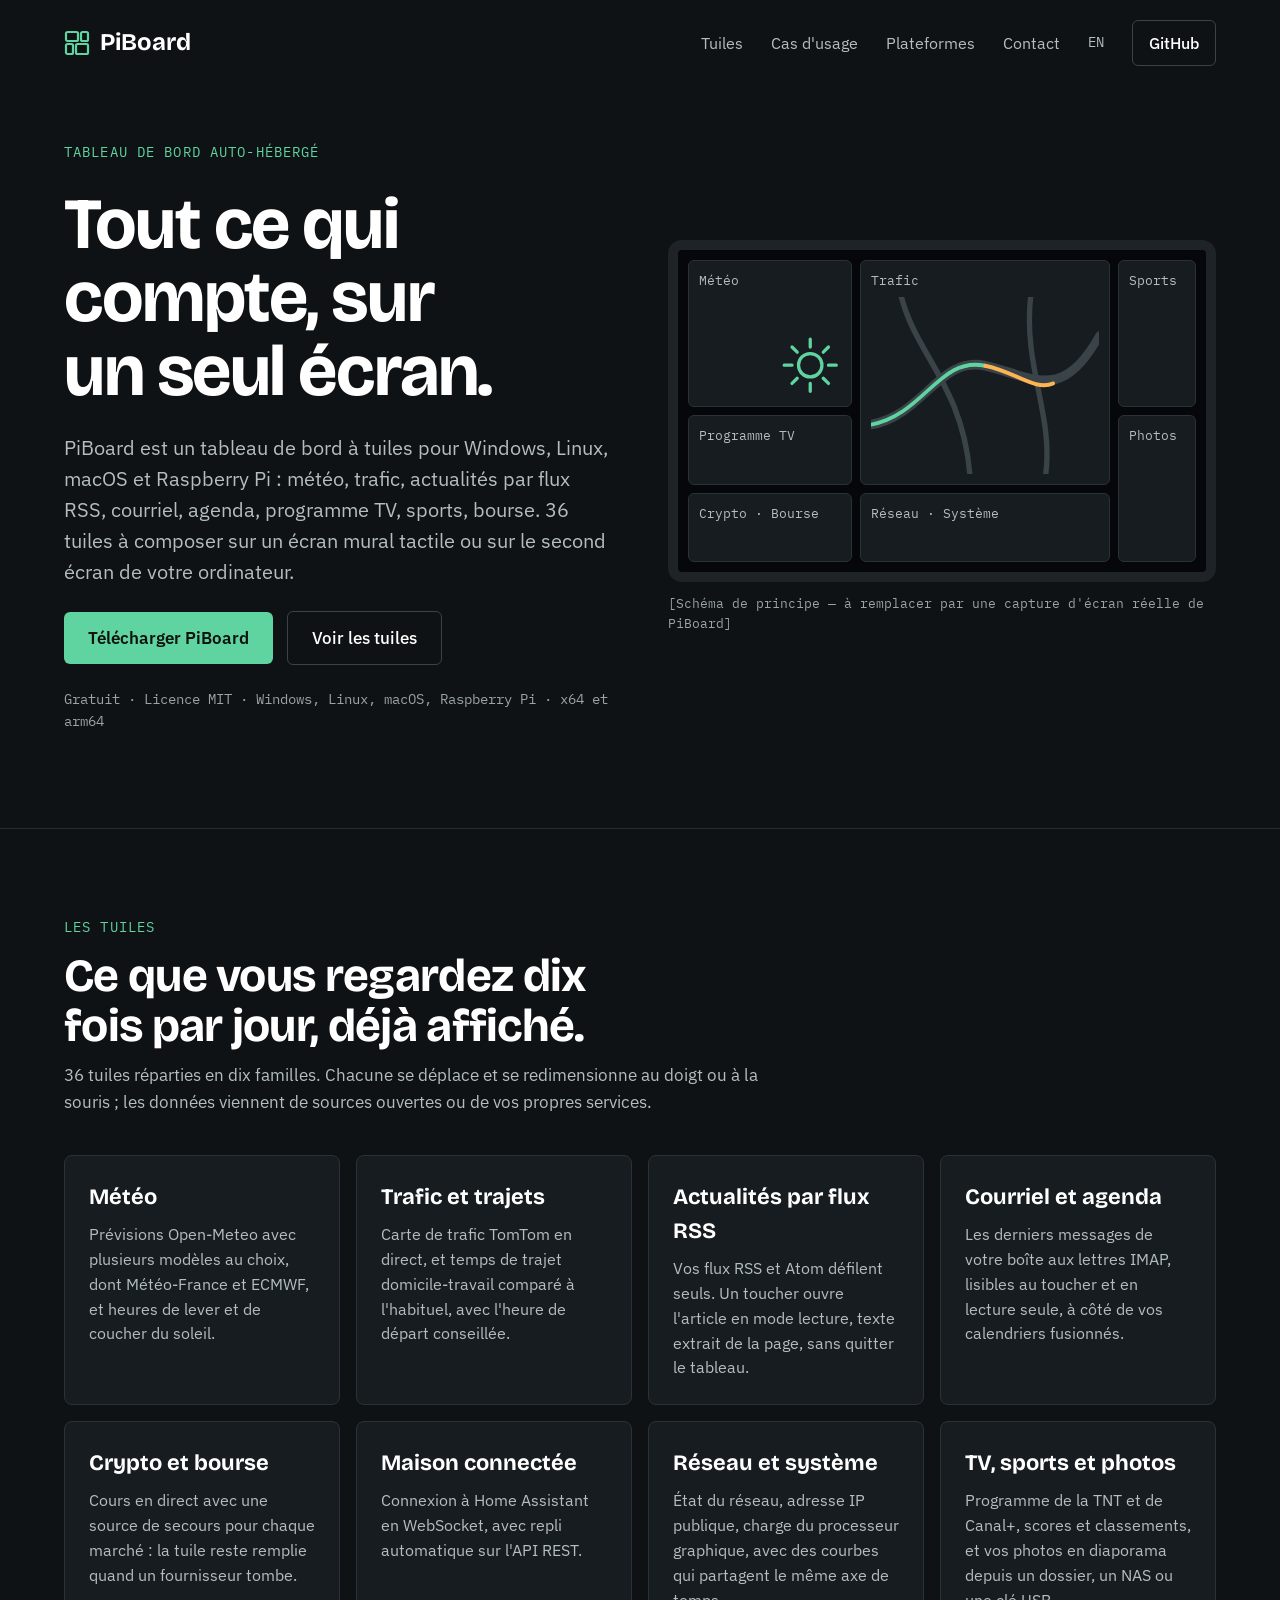
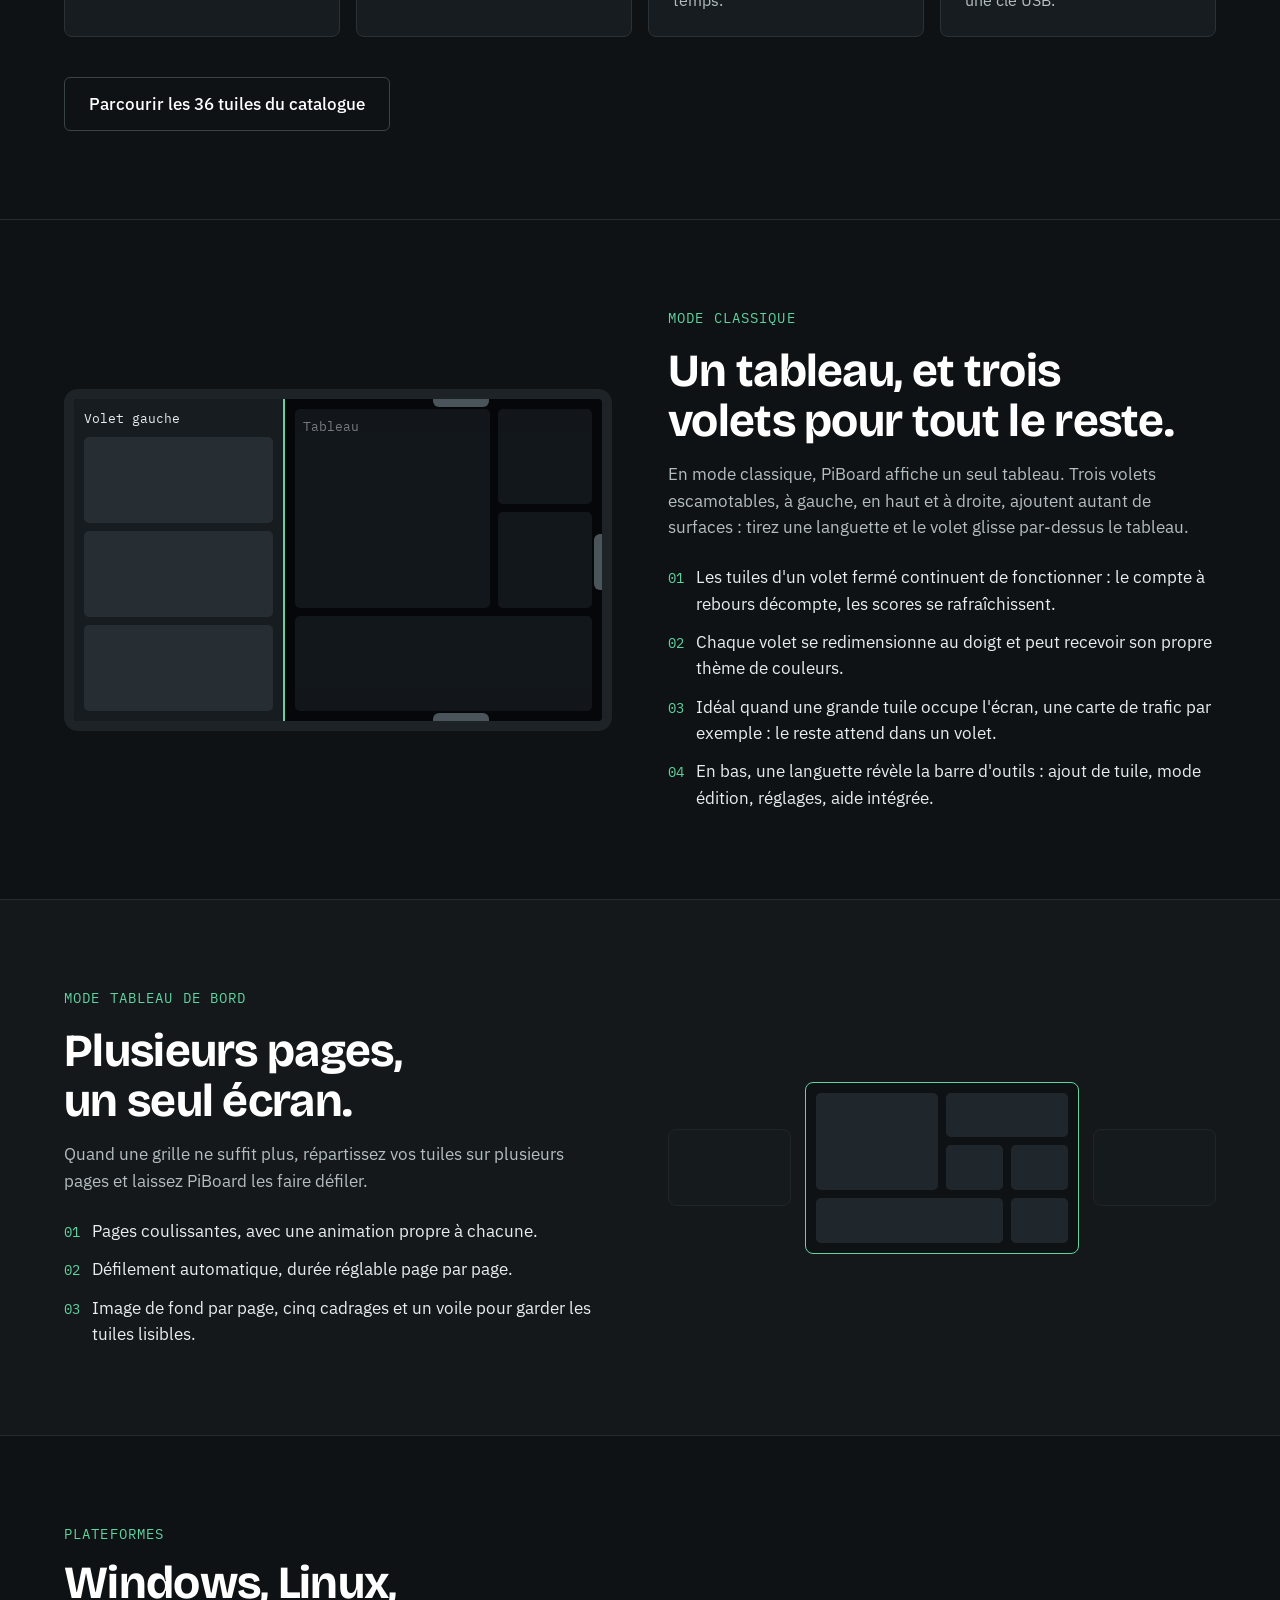
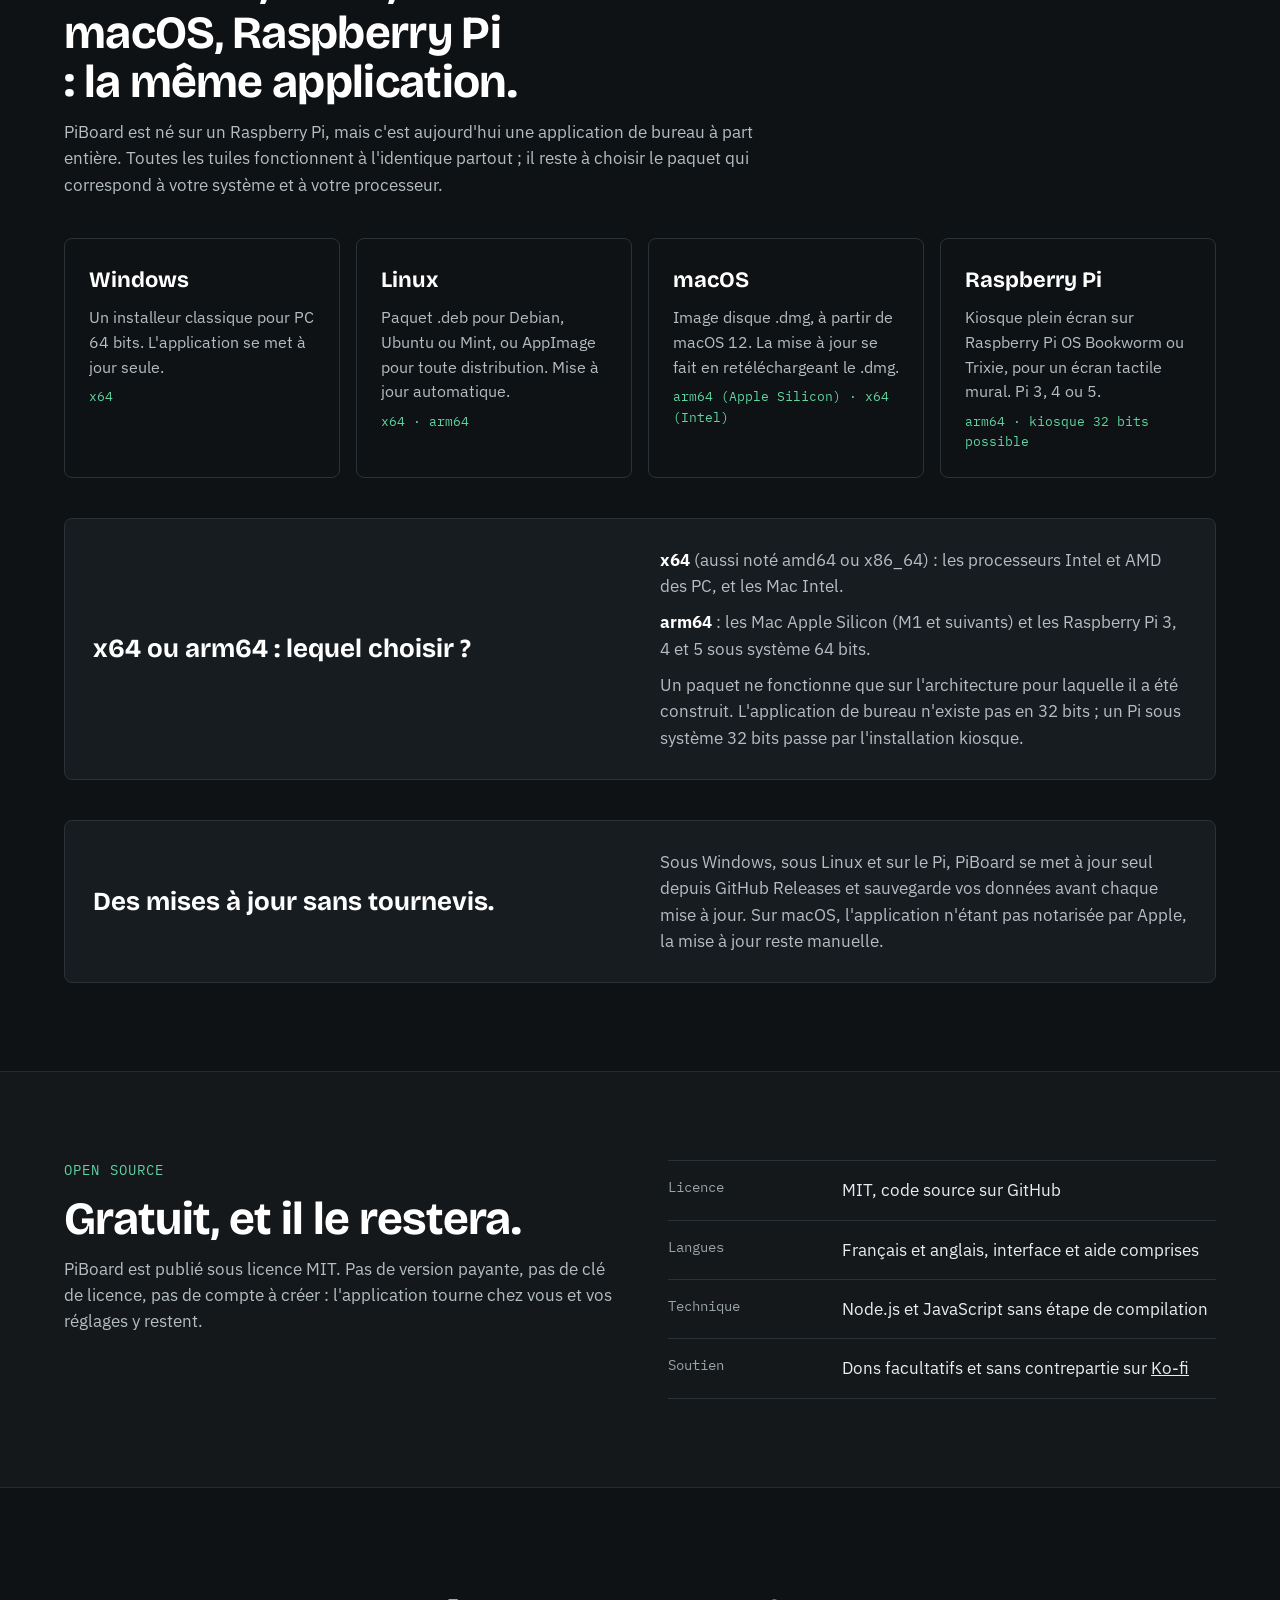
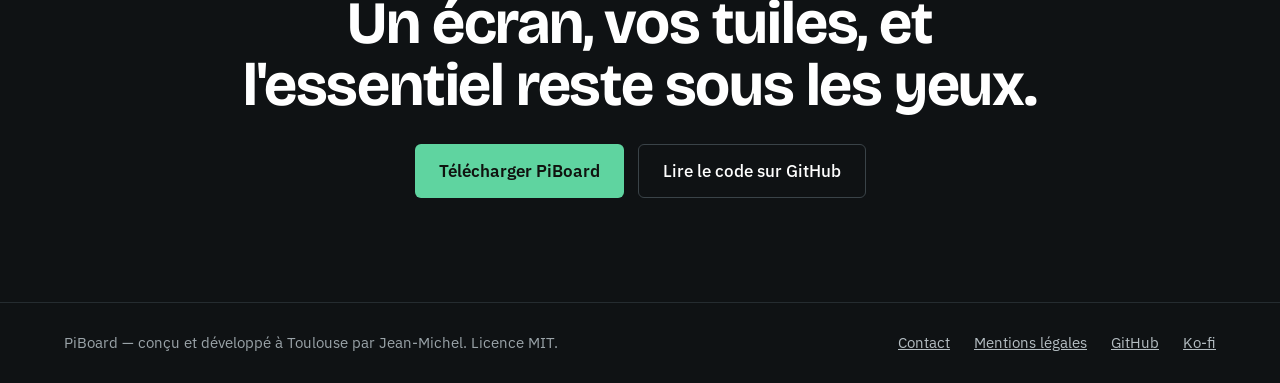
==== index.html @ 6b5ea4eb "Add files via upload" ====
<!doctype html>
<html lang="fr">
<head>
<meta charset="utf-8">
<meta name="viewport" content="width=device-width, initial-scale=1">
<title>PiBoard — page d'accueil</title>
<link rel="icon" href="images/favicon.svg" type="image/svg+xml">
<link rel="preconnect" href="https://fonts.googleapis.com">
<link rel="stylesheet" href="https://fonts.googleapis.com/css2?family=Bricolage+Grotesque:opsz,wght@12..96,500;12..96,700&amp;family=IBM+Plex+Sans:wght@400;500;600&amp;family=IBM+Plex+Mono:wght@400;500&amp;display=swap">
<link rel="stylesheet" href="style.css">
</head>
<body>
<div style="background: #0f1214; color: #e9edef; font-family: 'IBM Plex Sans', 'Segoe UI', system-ui, sans-serif; font-size: 17px; line-height: 1.55">

<header style="max-width: 1200px; margin: 0 auto; padding: 20px 24px; box-sizing: border-box; display: flex; flex-wrap: wrap; align-items: center; justify-content: space-between; gap: 16px">
<a href="#top" style="display: flex; align-items: center; gap: 10px; text-decoration: none; font-family: 'Bricolage Grotesque', 'Trebuchet MS', sans-serif; font-weight: 700; font-size: 24px; color: #ffffff; min-height: 44px">
<svg width="26" height="26" viewBox="0 0 26 26" fill="none" class="acc-stroke" stroke-width="2.2" aria-hidden="true"><rect x="2" y="2" width="12" height="9" rx="1.5"></rect><rect x="17" y="2" width="7" height="9" rx="1.5"></rect><rect x="2" y="14" width="7" height="10" rx="1.5"></rect><rect x="12" y="14" width="12" height="10" rx="1.5"></rect></svg>
<span>PiBoard</span>
</a>
<nav aria-label="Navigation principale" style="display: flex; flex-wrap: wrap; align-items: center; gap: 8px 28px; font-size: 16px">
<a href="tuiles.html" style="text-decoration: none; color: #b4bdc2; min-height: 44px; display: flex; align-items: center">Tuiles</a>
<a href="cas-usage.html" style="text-decoration: none; color: #b4bdc2; min-height: 44px; display: flex; align-items: center">Cas d'usage</a>
<a href="#plateformes" style="text-decoration: none; color: #b4bdc2; min-height: 44px; display: flex; align-items: center">Plateformes</a>
<a href="contact.html" style="text-decoration: none; color: #b4bdc2; min-height: 44px; display: flex; align-items: center">Contact</a>
<a href="en/index.html" lang="en" aria-label="English version" style="text-decoration: none; color: #b4bdc2; min-height: 44px; display: flex; align-items: center; font-family: 'IBM Plex Mono', Consolas, monospace; font-size: 14px">EN</a>
<a href="https://github.com/jihemezes/piboard" style="text-decoration: none; color: #ffffff; border: 1px solid #3a4348; border-radius: 6px; padding: 0 16px; min-height: 44px; display: flex; align-items: center; font-weight: 500">GitHub</a>
</nav>
</header>

<main id="top">

<section style="max-width: 1200px; margin: 0 auto; padding: 56px 24px 96px; box-sizing: border-box; display: grid; grid-template-columns: repeat(auto-fit, minmax(min(440px, 100%), 1fr)); gap: 56px; align-items: center">
<div style="display: flex; flex-direction: column; gap: 24px">
<div style="font-family: 'IBM Plex Mono', Consolas, monospace; font-size: 14px; letter-spacing: 0.08em; text-transform: uppercase; color: var(--accent)">Tableau de bord auto-hébergé</div>
<h1 style="margin: 0; font-family: 'Bricolage Grotesque', 'Trebuchet MS', sans-serif; font-weight: 700; font-size: clamp(40px, 6vw, 72px); line-height: 1.02; letter-spacing: -0.02em; color: #ffffff; text-wrap: balance">Tout ce qui compte, sur un seul écran.</h1>
<p style="margin: 0; font-size: 20px; color: #b4bdc2; max-width: 34em; text-wrap: pretty">PiBoard est un tableau de bord à tuiles pour Windows, Linux, macOS et Raspberry Pi : météo, trafic, actualités par flux RSS, courriel, agenda, programme TV, sports, bourse. 36 tuiles à composer sur un écran mural tactile ou sur le second écran de votre ordinateur.</p>
<div style="display: flex; flex-wrap: wrap; gap: 14px; align-items: center">
<a href="https://github.com/jihemezes/piboard/releases" style="text-decoration: none; background: var(--accent); color: #10130f; font-weight: 600; border-radius: 6px; padding: 0 24px; min-height: 52px; display: flex; align-items: center">Télécharger PiBoard</a>
<a href="tuiles.html" style="text-decoration: none; color: #ffffff; border: 1px solid #3a4348; border-radius: 6px; padding: 0 24px; min-height: 52px; display: flex; align-items: center; font-weight: 500">Voir les tuiles</a>
</div>
<div style="font-family: 'IBM Plex Mono', Consolas, monospace; font-size: 14px; color: #9aa3a8">Gratuit · Licence MIT · Windows, Linux, macOS, Raspberry Pi · x64 et arm64</div>
</div>

<div style="display: flex; flex-direction: column; gap: 12px">
<div style="background: #05070a; border: 10px solid #1d2327; border-radius: 14px; padding: 10px; aspect-ratio: 16 / 10; box-sizing: border-box; display: grid; grid-template-columns: repeat(6, minmax(0, 1fr)); grid-template-rows: repeat(4, minmax(0, 1fr)); gap: 8px; font-family: 'IBM Plex Mono', Consolas, monospace; font-size: clamp(9px, 1.1vw, 13px); color: #b4bdc2">
<div style="grid-column: span 2; grid-row: span 2; background: #171c20; border: 1px solid #2a3237; border-radius: 6px; padding: 10px; display: flex; flex-direction: column; justify-content: space-between">
<div>Météo</div>
<svg viewBox="0 0 48 48" fill="none" class="acc-stroke" stroke-width="2.5" stroke-linecap="round" aria-hidden="true" style="width: 44%; align-self: flex-end"><circle cx="24" cy="24" r="9"></circle><path d="M24 4v6M24 38v6M4 24h6M38 24h6M10 10l4 4M34 34l4 4M38 10l-4 4M14 34l-4 4"></path></svg>
</div>
<div style="grid-column: span 3; grid-row: span 3; background: #171c20; border: 1px solid #2a3237; border-radius: 6px; padding: 10px; display: flex; flex-direction: column; gap: 6px; overflow: hidden">
<div>Trafic</div>
<svg viewBox="0 0 300 180" fill="none" stroke-linecap="round" preserveAspectRatio="none" aria-hidden="true" style="flex-grow: 1; width: 100%; min-height: 0"><path d="M0 130 C70 120 90 60 150 70 S250 110 300 40" stroke="#3a4348" stroke-width="10"></path><path d="M40 0 C60 60 120 90 130 180" stroke="#3a4348" stroke-width="7"></path><path d="M210 0 C200 70 240 120 230 180" stroke="#3a4348" stroke-width="7"></path><path d="M0 130 C70 120 90 60 150 70" class="acc-stroke" stroke-width="4"></path><path d="M150 70 C190 76 215 96 240 88" stroke="#ffb454" stroke-width="4"></path></svg>
</div>
<div style="grid-row: span 2; background: #171c20; border: 1px solid #2a3237; border-radius: 6px; padding: 10px">Sports</div>
<div style="grid-column: span 2; background: #171c20; border: 1px solid #2a3237; border-radius: 6px; padding: 10px">Programme TV</div>
<div style="grid-row: span 2; background: #171c20; border: 1px solid #2a3237; border-radius: 6px; padding: 10px">Photos</div>
<div style="grid-column: span 2; background: #171c20; border: 1px solid #2a3237; border-radius: 6px; padding: 10px">Crypto · Bourse</div>
<div style="grid-column: span 3; background: #171c20; border: 1px solid #2a3237; border-radius: 6px; padding: 10px">Réseau · Système</div>
</div>
<div style="font-family: 'IBM Plex Mono', Consolas, monospace; font-size: 13px; color: #9aa3a8">[Schéma de principe — à remplacer par une capture d'écran réelle de PiBoard]</div>
</div>
</section>

<section id="tuiles" style="border-top: 1px solid #252c30">
<div style="max-width: 1200px; margin: 0 auto; padding: 88px 24px; box-sizing: border-box; display: flex; flex-direction: column; gap: 40px">
<div style="display: flex; flex-direction: column; gap: 12px; max-width: 720px">
<div style="font-family: 'IBM Plex Mono', Consolas, monospace; font-size: 14px; letter-spacing: 0.08em; text-transform: uppercase; color: var(--accent)">Les tuiles</div>
<h2 style="margin: 0; font-family: 'Bricolage Grotesque', 'Trebuchet MS', sans-serif; font-weight: 700; font-size: clamp(30px, 4vw, 46px); line-height: 1.08; letter-spacing: -0.015em; color: #ffffff; text-wrap: balance">Ce que vous regardez dix fois par jour, déjà affiché.</h2>
<p style="margin: 0; color: #b4bdc2; text-wrap: pretty">36 tuiles réparties en dix familles. Chacune se déplace et se redimensionne au doigt ou à la souris ; les données viennent de sources ouvertes ou de vos propres services.</p>
</div>
<div style="display: grid; grid-template-columns: repeat(auto-fit, minmax(min(260px, 100%), 1fr)); gap: 16px">
<div style="background: #171c20; border: 1px solid #2a3237; border-radius: 8px; padding: 24px; display: flex; flex-direction: column; gap: 8px">
<h3 style="margin: 0; font-family: 'Bricolage Grotesque', 'Trebuchet MS', sans-serif; font-weight: 700; font-size: 22px; color: #ffffff">Météo</h3>
<p style="margin: 0; color: #b4bdc2; font-size: 16px">Prévisions Open-Meteo avec plusieurs modèles au choix, dont Météo-France et ECMWF, et heures de lever et de coucher du soleil.</p>
</div>
<div style="background: #171c20; border: 1px solid #2a3237; border-radius: 8px; padding: 24px; display: flex; flex-direction: column; gap: 8px">
<h3 style="margin: 0; font-family: 'Bricolage Grotesque', 'Trebuchet MS', sans-serif; font-weight: 700; font-size: 22px; color: #ffffff">Trafic et trajets</h3>
<p style="margin: 0; color: #b4bdc2; font-size: 16px">Carte de trafic TomTom en direct, et temps de trajet domicile-travail comparé à l'habituel, avec l'heure de départ conseillée.</p>
</div>
<div style="background: #171c20; border: 1px solid #2a3237; border-radius: 8px; padding: 24px; display: flex; flex-direction: column; gap: 8px">
<h3 style="margin: 0; font-family: 'Bricolage Grotesque', 'Trebuchet MS', sans-serif; font-weight: 700; font-size: 22px; color: #ffffff">Actualités par flux RSS</h3>
<p style="margin: 0; color: #b4bdc2; font-size: 16px">Vos flux RSS et Atom défilent seuls. Un toucher ouvre l'article en mode lecture, texte extrait de la page, sans quitter le tableau.</p>
</div>
<div style="background: #171c20; border: 1px solid #2a3237; border-radius: 8px; padding: 24px; display: flex; flex-direction: column; gap: 8px">
<h3 style="margin: 0; font-family: 'Bricolage Grotesque', 'Trebuchet MS', sans-serif; font-weight: 700; font-size: 22px; color: #ffffff">Courriel et agenda</h3>
<p style="margin: 0; color: #b4bdc2; font-size: 16px">Les derniers messages de votre boîte aux lettres IMAP, lisibles au toucher et en lecture seule, à côté de vos calendriers fusionnés.</p>
</div>
<div style="background: #171c20; border: 1px solid #2a3237; border-radius: 8px; padding: 24px; display: flex; flex-direction: column; gap: 8px">
<h3 style="margin: 0; font-family: 'Bricolage Grotesque', 'Trebuchet MS', sans-serif; font-weight: 700; font-size: 22px; color: #ffffff">Crypto et bourse</h3>
<p style="margin: 0; color: #b4bdc2; font-size: 16px">Cours en direct avec une source de secours pour chaque marché : la tuile reste remplie quand un fournisseur tombe.</p>
</div>
<div style="background: #171c20; border: 1px solid #2a3237; border-radius: 8px; padding: 24px; display: flex; flex-direction: column; gap: 8px">
<h3 style="margin: 0; font-family: 'Bricolage Grotesque', 'Trebuchet MS', sans-serif; font-weight: 700; font-size: 22px; color: #ffffff">Maison connectée</h3>
<p style="margin: 0; color: #b4bdc2; font-size: 16px">Connexion à Home Assistant en WebSocket, avec repli automatique sur l'API REST.</p>
</div>
<div style="background: #171c20; border: 1px solid #2a3237; border-radius: 8px; padding: 24px; display: flex; flex-direction: column; gap: 8px">
<h3 style="margin: 0; font-family: 'Bricolage Grotesque', 'Trebuchet MS', sans-serif; font-weight: 700; font-size: 22px; color: #ffffff">Réseau et système</h3>
<p style="margin: 0; color: #b4bdc2; font-size: 16px">État du réseau, adresse IP publique, charge du processeur graphique, avec des courbes qui partagent le même axe de temps.</p>
</div>
<div style="background: #171c20; border: 1px solid #2a3237; border-radius: 8px; padding: 24px; display: flex; flex-direction: column; gap: 8px">
<h3 style="margin: 0; font-family: 'Bricolage Grotesque', 'Trebuchet MS', sans-serif; font-weight: 700; font-size: 22px; color: #ffffff">TV, sports et photos</h3>
<p style="margin: 0; color: #b4bdc2; font-size: 16px">Programme de la TNT et de Canal+, scores et classements, et vos photos en diaporama depuis un dossier, un NAS ou une clé USB.</p>
</div>
</div>
<div style="display: flex">
<a href="tuiles.html" style="text-decoration: none; color: #ffffff; border: 1px solid #3a4348; border-radius: 6px; padding: 0 24px; min-height: 52px; display: flex; align-items: center; font-weight: 500">Parcourir les 36 tuiles du catalogue</a>
</div>
</div>
</section>

<section id="classique" style="border-top: 1px solid #252c30">
<div style="max-width: 1200px; margin: 0 auto; padding: 88px 24px; box-sizing: border-box; display: grid; grid-template-columns: repeat(auto-fit, minmax(min(440px, 100%), 1fr)); gap: 56px; align-items: center">
<div aria-hidden="true" style="position: relative; background: #05070a; border: 10px solid #1d2327; border-radius: 14px; aspect-ratio: 16 / 10; box-sizing: border-box; display: flex; overflow: hidden; font-family: 'IBM Plex Mono', Consolas, monospace; font-size: clamp(9px, 1.1vw, 13px); color: #e9edef">
<div style="flex: 0 0 40%; background: #171c20; border-right: 2px solid var(--accent); padding: 10px; box-sizing: border-box; display: flex; flex-direction: column; gap: 8px">
<div>Volet gauche</div>
<div style="flex-grow: 1; background: #262e33; border-radius: 5px"></div>
<div style="flex-grow: 1; background: #262e33; border-radius: 5px"></div>
<div style="flex-grow: 1; background: #262e33; border-radius: 5px"></div>
</div>
<div style="flex: 1 1 0; min-width: 0; padding: 10px; box-sizing: border-box; display: grid; grid-template-columns: repeat(3, minmax(0, 1fr)); grid-template-rows: repeat(3, minmax(0, 1fr)); gap: 8px; opacity: 0.5">
<div style="grid-column: span 2; grid-row: span 2; background: #20272c; border-radius: 5px; padding: 8px">Tableau</div>
<div style="background: #20272c; border-radius: 5px"></div>
<div style="background: #20272c; border-radius: 5px"></div>
<div style="grid-column: span 3; background: #20272c; border-radius: 5px"></div>
</div>
<div style="position: absolute; top: 0; left: 68%; width: 56px; height: 8px; background: #4a555b; border-radius: 0 0 6px 6px"></div>
<div style="position: absolute; right: 0; top: 42%; width: 8px; height: 56px; background: #4a555b; border-radius: 6px 0 0 6px"></div>
<div style="position: absolute; bottom: 0; left: 68%; width: 56px; height: 8px; background: #4a555b; border-radius: 6px 6px 0 0"></div>
</div>
<div style="display: flex; flex-direction: column; gap: 16px">
<div style="font-family: 'IBM Plex Mono', Consolas, monospace; font-size: 14px; letter-spacing: 0.08em; text-transform: uppercase; color: var(--accent)">Mode classique</div>
<h2 style="margin: 0; font-family: 'Bricolage Grotesque', 'Trebuchet MS', sans-serif; font-weight: 700; font-size: clamp(30px, 4vw, 46px); line-height: 1.08; letter-spacing: -0.015em; color: #ffffff; text-wrap: balance">Un tableau, et trois volets pour tout le reste.</h2>
<p style="margin: 0; color: #b4bdc2; text-wrap: pretty">En mode classique, PiBoard affiche un seul tableau. Trois volets escamotables, à gauche, en haut et à droite, ajoutent autant de surfaces : tirez une languette et le volet glisse par-dessus le tableau.</p>
<ul style="margin: 8px 0 0; padding: 0; list-style: none; display: flex; flex-direction: column; gap: 12px">
<li style="display: flex; gap: 12px; align-items: baseline"><span style="font-family: 'IBM Plex Mono', Consolas, monospace; font-size: 14px; color: var(--accent)">01</span><span>Les tuiles d'un volet fermé continuent de fonctionner : le compte à rebours décompte, les scores se rafraîchissent.</span></li>
<li style="display: flex; gap: 12px; align-items: baseline"><span style="font-family: 'IBM Plex Mono', Consolas, monospace; font-size: 14px; color: var(--accent)">02</span><span>Chaque volet se redimensionne au doigt et peut recevoir son propre thème de couleurs.</span></li>
<li style="display: flex; gap: 12px; align-items: baseline"><span style="font-family: 'IBM Plex Mono', Consolas, monospace; font-size: 14px; color: var(--accent)">03</span><span>Idéal quand une grande tuile occupe l'écran, une carte de trafic par exemple : le reste attend dans un volet.</span></li>
<li style="display: flex; gap: 12px; align-items: baseline"><span style="font-family: 'IBM Plex Mono', Consolas, monospace; font-size: 14px; color: var(--accent)">04</span><span>En bas, une languette révèle la barre d'outils : ajout de tuile, mode édition, réglages, aide intégrée.</span></li>
</ul>
</div>
</div>
</section>

<section id="pages" style="border-top: 1px solid #252c30; background: #14181b">
<div style="max-width: 1200px; margin: 0 auto; padding: 88px 24px; box-sizing: border-box; display: grid; grid-template-columns: repeat(auto-fit, minmax(min(440px, 100%), 1fr)); gap: 56px; align-items: center">
<div style="display: flex; flex-direction: column; gap: 16px">
<div style="font-family: 'IBM Plex Mono', Consolas, monospace; font-size: 14px; letter-spacing: 0.08em; text-transform: uppercase; color: var(--accent)">Mode tableau de bord</div>
<h2 style="margin: 0; font-family: 'Bricolage Grotesque', 'Trebuchet MS', sans-serif; font-weight: 700; font-size: clamp(30px, 4vw, 46px); line-height: 1.08; letter-spacing: -0.015em; color: #ffffff; text-wrap: balance">Plusieurs pages, un seul écran.</h2>
<p style="margin: 0; color: #b4bdc2; text-wrap: pretty">Quand une grille ne suffit plus, répartissez vos tuiles sur plusieurs pages et laissez PiBoard les faire défiler.</p>
<ul style="margin: 8px 0 0; padding: 0; list-style: none; display: flex; flex-direction: column; gap: 12px">
<li style="display: flex; gap: 12px; align-items: baseline"><span style="font-family: 'IBM Plex Mono', Consolas, monospace; font-size: 14px; color: var(--accent)">01</span><span>Pages coulissantes, avec une animation propre à chacune.</span></li>
<li style="display: flex; gap: 12px; align-items: baseline"><span style="font-family: 'IBM Plex Mono', Consolas, monospace; font-size: 14px; color: var(--accent)">02</span><span>Défilement automatique, durée réglable page par page.</span></li>
<li style="display: flex; gap: 12px; align-items: baseline"><span style="font-family: 'IBM Plex Mono', Consolas, monospace; font-size: 14px; color: var(--accent)">03</span><span>Image de fond par page, cinq cadrages et un voile pour garder les tuiles lisibles.</span></li>
</ul>
</div>
<div aria-hidden="true" style="display: flex; gap: 14px; align-items: center; overflow: hidden">
<div style="flex: 0 0 22%; aspect-ratio: 16 / 10; background: #171c20; border: 1px solid #2a3237; border-radius: 8px; opacity: 0.5"></div>
<div style="flex: 1 1 0; min-width: 0; aspect-ratio: 16 / 10; background: #0f1214; border: 1px solid var(--accent); border-radius: 8px; padding: 10px; box-sizing: border-box; display: grid; grid-template-columns: repeat(4, minmax(0, 1fr)); grid-template-rows: repeat(3, minmax(0, 1fr)); gap: 8px">
<div style="grid-column: span 2; grid-row: span 2; background: #20272c; border-radius: 5px"></div>
<div style="grid-column: span 2; background: #20272c; border-radius: 5px"></div>
<div style="background: #20272c; border-radius: 5px"></div>
<div style="background: #20272c; border-radius: 5px"></div>
<div style="grid-column: span 3; background: #20272c; border-radius: 5px"></div>
<div style="background: #20272c; border-radius: 5px"></div>
</div>
<div style="flex: 0 0 22%; aspect-ratio: 16 / 10; background: #171c20; border: 1px solid #2a3237; border-radius: 8px; opacity: 0.5"></div>
</div>
</div>
</section>

<section id="plateformes" style="border-top: 1px solid #252c30">
<div style="max-width: 1200px; margin: 0 auto; padding: 88px 24px; box-sizing: border-box; display: flex; flex-direction: column; gap: 40px">
<div style="display: flex; flex-direction: column; gap: 12px; max-width: 720px">
<div style="font-family: 'IBM Plex Mono', Consolas, monospace; font-size: 14px; letter-spacing: 0.08em; text-transform: uppercase; color: var(--accent)">Plateformes</div>
<h2 style="margin: 0; font-family: 'Bricolage Grotesque', 'Trebuchet MS', sans-serif; font-weight: 700; font-size: clamp(30px, 4vw, 46px); line-height: 1.08; letter-spacing: -0.015em; color: #ffffff; text-wrap: balance">Windows, Linux, macOS, Raspberry Pi : la même application.</h2>
<p style="margin: 0; color: #b4bdc2; text-wrap: pretty">PiBoard est né sur un Raspberry Pi, mais c'est aujourd'hui une application de bureau à part entière. Toutes les tuiles fonctionnent à l'identique partout ; il reste à choisir le paquet qui correspond à votre système et à votre processeur.</p>
</div>
<div style="display: grid; grid-template-columns: repeat(auto-fit, minmax(min(250px, 100%), 1fr)); gap: 16px">
<div style="border: 1px solid #2a3237; border-radius: 8px; padding: 24px; display: flex; flex-direction: column; gap: 8px">
<h3 style="margin: 0; font-family: 'Bricolage Grotesque', 'Trebuchet MS', sans-serif; font-weight: 700; font-size: 22px; color: #ffffff">Windows</h3>
<p style="margin: 0; color: #b4bdc2; font-size: 16px">Un installeur classique pour PC 64 bits. L'application se met à jour seule.</p>
<div style="font-family: 'IBM Plex Mono', Consolas, monospace; font-size: 13px; color: var(--accent)">x64</div>
</div>
<div style="border: 1px solid #2a3237; border-radius: 8px; padding: 24px; display: flex; flex-direction: column; gap: 8px">
<h3 style="margin: 0; font-family: 'Bricolage Grotesque', 'Trebuchet MS', sans-serif; font-weight: 700; font-size: 22px; color: #ffffff">Linux</h3>
<p style="margin: 0; color: #b4bdc2; font-size: 16px">Paquet .deb pour Debian, Ubuntu ou Mint, ou AppImage pour toute distribution. Mise à jour automatique.</p>
<div style="font-family: 'IBM Plex Mono', Consolas, monospace; font-size: 13px; color: var(--accent)">x64 · arm64</div>
</div>
<div style="border: 1px solid #2a3237; border-radius: 8px; padding: 24px; display: flex; flex-direction: column; gap: 8px">
<h3 style="margin: 0; font-family: 'Bricolage Grotesque', 'Trebuchet MS', sans-serif; font-weight: 700; font-size: 22px; color: #ffffff">macOS</h3>
<p style="margin: 0; color: #b4bdc2; font-size: 16px">Image disque .dmg, à partir de macOS 12. La mise à jour se fait en retéléchargeant le .dmg.</p>
<div style="font-family: 'IBM Plex Mono', Consolas, monospace; font-size: 13px; color: var(--accent)">arm64 (Apple Silicon) · x64 (Intel)</div>
</div>
<div style="border: 1px solid #2a3237; border-radius: 8px; padding: 24px; display: flex; flex-direction: column; gap: 8px">
<h3 style="margin: 0; font-family: 'Bricolage Grotesque', 'Trebuchet MS', sans-serif; font-weight: 700; font-size: 22px; color: #ffffff">Raspberry Pi</h3>
<p style="margin: 0; color: #b4bdc2; font-size: 16px">Kiosque plein écran sur Raspberry Pi OS Bookworm ou Trixie, pour un écran tactile mural. Pi 3, 4 ou 5.</p>
<div style="font-family: 'IBM Plex Mono', Consolas, monospace; font-size: 13px; color: var(--accent)">arm64 · kiosque 32 bits possible</div>
</div>
</div>
<div style="background: #171c20; border: 1px solid #2a3237; border-radius: 8px; padding: 28px; display: grid; grid-template-columns: repeat(auto-fit, minmax(min(300px, 100%), 1fr)); gap: 16px 40px; align-items: center">
<h3 style="margin: 0; font-family: 'Bricolage Grotesque', 'Trebuchet MS', sans-serif; font-weight: 700; font-size: 26px; line-height: 1.15; color: #ffffff">x64 ou arm64 : lequel choisir ?</h3>
<div style="display: flex; flex-direction: column; gap: 10px; color: #b4bdc2">
<p style="margin: 0"><strong style="color: #ffffff">x64</strong> (aussi noté amd64 ou x86_64) : les processeurs Intel et AMD des PC, et les Mac Intel.</p>
<p style="margin: 0"><strong style="color: #ffffff">arm64</strong> : les Mac Apple Silicon (M1 et suivants) et les Raspberry Pi 3, 4 et 5 sous système 64 bits.</p>
<p style="margin: 0">Un paquet ne fonctionne que sur l'architecture pour laquelle il a été construit. L'application de bureau n'existe pas en 32 bits ; un Pi sous système 32 bits passe par l'installation kiosque.</p>
</div>
</div>
<div style="background: #171c20; border: 1px solid #2a3237; border-radius: 8px; padding: 28px; display: grid; grid-template-columns: repeat(auto-fit, minmax(min(300px, 100%), 1fr)); gap: 16px 40px; align-items: center">
<h3 style="margin: 0; font-family: 'Bricolage Grotesque', 'Trebuchet MS', sans-serif; font-weight: 700; font-size: 26px; line-height: 1.15; color: #ffffff">Des mises à jour sans tournevis.</h3>
<p style="margin: 0; color: #b4bdc2">Sous Windows, sous Linux et sur le Pi, PiBoard se met à jour seul depuis GitHub Releases et sauvegarde vos données avant chaque mise à jour. Sur macOS, l'application n'étant pas notarisée par Apple, la mise à jour reste manuelle.</p>
</div>
</div>
</section>

<section id="libre" style="border-top: 1px solid #252c30; background: #14181b">
<div style="max-width: 1200px; margin: 0 auto; padding: 88px 24px; box-sizing: border-box; display: grid; grid-template-columns: repeat(auto-fit, minmax(min(440px, 100%), 1fr)); gap: 40px 56px">
<div style="display: flex; flex-direction: column; gap: 12px">
<div style="font-family: 'IBM Plex Mono', Consolas, monospace; font-size: 14px; letter-spacing: 0.08em; text-transform: uppercase; color: var(--accent)">Open source</div>
<h2 style="margin: 0; font-family: 'Bricolage Grotesque', 'Trebuchet MS', sans-serif; font-weight: 700; font-size: clamp(30px, 4vw, 46px); line-height: 1.08; letter-spacing: -0.015em; color: #ffffff; text-wrap: balance">Gratuit, et il le restera.</h2>
<p style="margin: 0; color: #b4bdc2; text-wrap: pretty">PiBoard est publié sous licence MIT. Pas de version payante, pas de clé de licence, pas de compte à créer : l'application tourne chez vous et vos réglages y restent.</p>
</div>
<dl style="margin: 0; display: flex; flex-direction: column">
<div style="display: flex; flex-wrap: wrap; gap: 4px 24px; padding: 16px 0; border-top: 1px solid #2a3237"><dt style="flex: 0 0 150px; font-family: 'IBM Plex Mono', Consolas, monospace; font-size: 14px; color: #9aa3a8">Licence</dt><dd style="margin: 0; flex: 1 1 220px">MIT, code source sur GitHub</dd></div>
<div style="display: flex; flex-wrap: wrap; gap: 4px 24px; padding: 16px 0; border-top: 1px solid #2a3237"><dt style="flex: 0 0 150px; font-family: 'IBM Plex Mono', Consolas, monospace; font-size: 14px; color: #9aa3a8">Langues</dt><dd style="margin: 0; flex: 1 1 220px">Français et anglais, interface et aide comprises</dd></div>
<div style="display: flex; flex-wrap: wrap; gap: 4px 24px; padding: 16px 0; border-top: 1px solid #2a3237"><dt style="flex: 0 0 150px; font-family: 'IBM Plex Mono', Consolas, monospace; font-size: 14px; color: #9aa3a8">Technique</dt><dd style="margin: 0; flex: 1 1 220px">Node.js et JavaScript sans étape de compilation</dd></div>
<div style="display: flex; flex-wrap: wrap; gap: 4px 24px; padding: 16px 0; border-top: 1px solid #2a3237; border-bottom: 1px solid #2a3237"><dt style="flex: 0 0 150px; font-family: 'IBM Plex Mono', Consolas, monospace; font-size: 14px; color: #9aa3a8">Soutien</dt><dd style="margin: 0; flex: 1 1 220px">Dons facultatifs et sans contrepartie sur <a href="https://ko-fi.com/jihemezes">Ko-fi</a></dd></div>
</dl>
</div>
</section>

<section style="border-top: 1px solid #252c30">
<div style="max-width: 1200px; margin: 0 auto; padding: 104px 24px; box-sizing: border-box; display: flex; flex-direction: column; align-items: center; gap: 28px; text-align: center">
<h2 style="margin: 0; font-family: 'Bricolage Grotesque', 'Trebuchet MS', sans-serif; font-weight: 700; font-size: clamp(34px, 5vw, 60px); line-height: 1.04; letter-spacing: -0.02em; color: #ffffff; max-width: 16em; text-wrap: balance">Un écran, vos tuiles, et l'essentiel reste sous les yeux.</h2>
<div style="display: flex; flex-wrap: wrap; gap: 14px; justify-content: center">
<a href="https://github.com/jihemezes/piboard/releases" style="text-decoration: none; background: var(--accent); color: #10130f; font-weight: 600; border-radius: 6px; padding: 0 24px; min-height: 52px; display: flex; align-items: center">Télécharger PiBoard</a>
<a href="https://github.com/jihemezes/piboard" style="text-decoration: none; color: #ffffff; border: 1px solid #3a4348; border-radius: 6px; padding: 0 24px; min-height: 52px; display: flex; align-items: center; font-weight: 500">Lire le code sur GitHub</a>
</div>
</div>
</section>

</main>

<footer style="border-top: 1px solid #252c30">
<div style="max-width: 1200px; margin: 0 auto; padding: 28px 24px; box-sizing: border-box; display: flex; flex-wrap: wrap; justify-content: space-between; gap: 12px 24px; font-size: 15px; color: #9aa3a8">
<div>PiBoard — conçu et développé à Toulouse par Jean-Michel. Licence MIT.</div>
<div style="display: flex; flex-wrap: wrap; gap: 8px 24px">
<a href="contact.html" style="color: #b4bdc2">Contact</a>
<a href="mentions-legales.html" style="color: #b4bdc2">Mentions légales</a>
<a href="https://github.com/jihemezes/piboard" style="color: #b4bdc2">GitHub</a>
<a href="https://ko-fi.com/jihemezes" style="color: #b4bdc2">Ko-fi</a>
</div>
</div>
</footer>

</div>

</body>
</html>
---- style.css ----
/* PiBoard — site vitrine. Changez --accent pour changer la couleur d'accent de tout le site. */
:root{--accent:#5fd4a0}
html{scroll-behavior:smooth}
body{margin:0;background:#0f1214;color:#e9edef;font-family:'IBM Plex Sans','Segoe UI',system-ui,sans-serif;font-size:17px;line-height:1.55}
a{color:#e9edef}a:hover{color:#fff}
[hidden]{display:none!important}
.acc-stroke{stroke:var(--accent)}
button:focus-visible,a:focus-visible{outline:2px solid var(--accent);outline-offset:2px}
.tile-card:hover{border-color:var(--accent)!important}
.modal{position:fixed;inset:0;z-index:50;display:flex;justify-content:center;align-items:flex-start;padding:72px 16px 24px;box-sizing:border-box;overflow-y:auto}
.modal-backdrop{position:fixed;inset:0;width:100%;height:100%;border:0;padding:0;background:rgba(5,7,10,.82);cursor:pointer}
.modal-box{position:relative;width:100%;max-width:860px;background:#171c20;border:1px solid #3a4348;border-radius:12px;padding:28px;box-sizing:border-box;display:flex;flex-direction:column;gap:20px;color:#e9edef}
.modal-head{display:flex;justify-content:space-between;align-items:flex-start;gap:16px}
.modal-fam{font-family:'IBM Plex Mono',Consolas,monospace;font-size:13px;letter-spacing:.08em;text-transform:uppercase;color:var(--accent)}
.modal-box h2{margin:4px 0 0;font-family:'Bricolage Grotesque','Trebuchet MS',sans-serif;font-weight:700;font-size:clamp(28px,4vw,38px);line-height:1.1;color:#fff}
.modal-x{flex:0 0 44px;width:44px;height:44px;border:1px solid #3a4348;border-radius:6px;background:#0f1214;color:#fff;cursor:pointer;display:flex;align-items:center;justify-content:center}
.modal-shots{display:grid;grid-template-columns:repeat(auto-fit,minmax(min(280px,100%),1fr));gap:12px}
.modal-shots img{width:100%;aspect-ratio:16/10;object-fit:cover;border-radius:8px;border:1px solid #2a3237;display:block}
.shot-missing{aspect-ratio:16/10;border:1px dashed #4a555b;border-radius:8px;background:#0f1214;display:flex;align-items:center;justify-content:center;text-align:center;padding:16px;box-sizing:border-box;font-family:'IBM Plex Mono',Consolas,monospace;font-size:13px;color:#9aa3a8;word-break:break-word}
.modal-text{display:flex;flex-direction:column;gap:12px}
.modal-text p{margin:0;color:#d3d9dc;text-wrap:pretty}
.modal-req{font-family:'IBM Plex Mono',Consolas,monospace;font-size:13px;color:#9aa3a8;border-top:1px solid #2a3237;padding-top:14px}
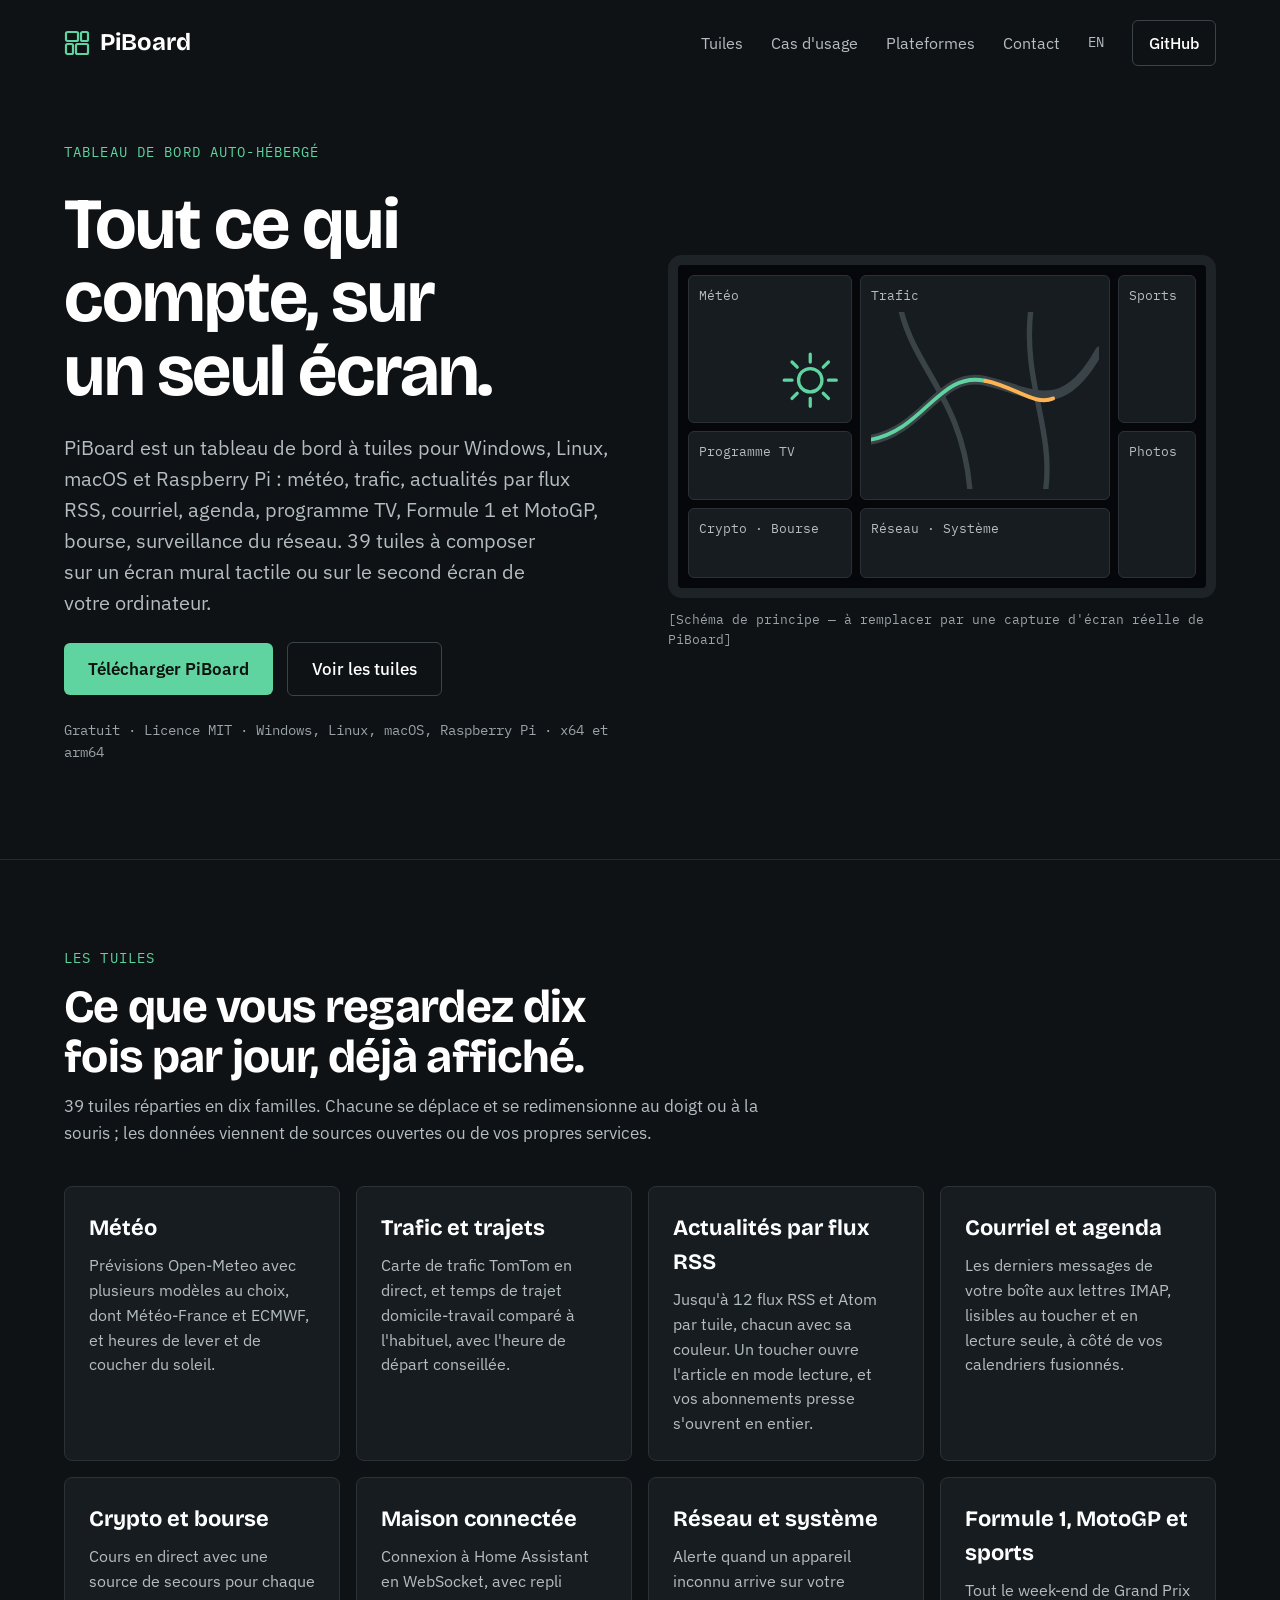
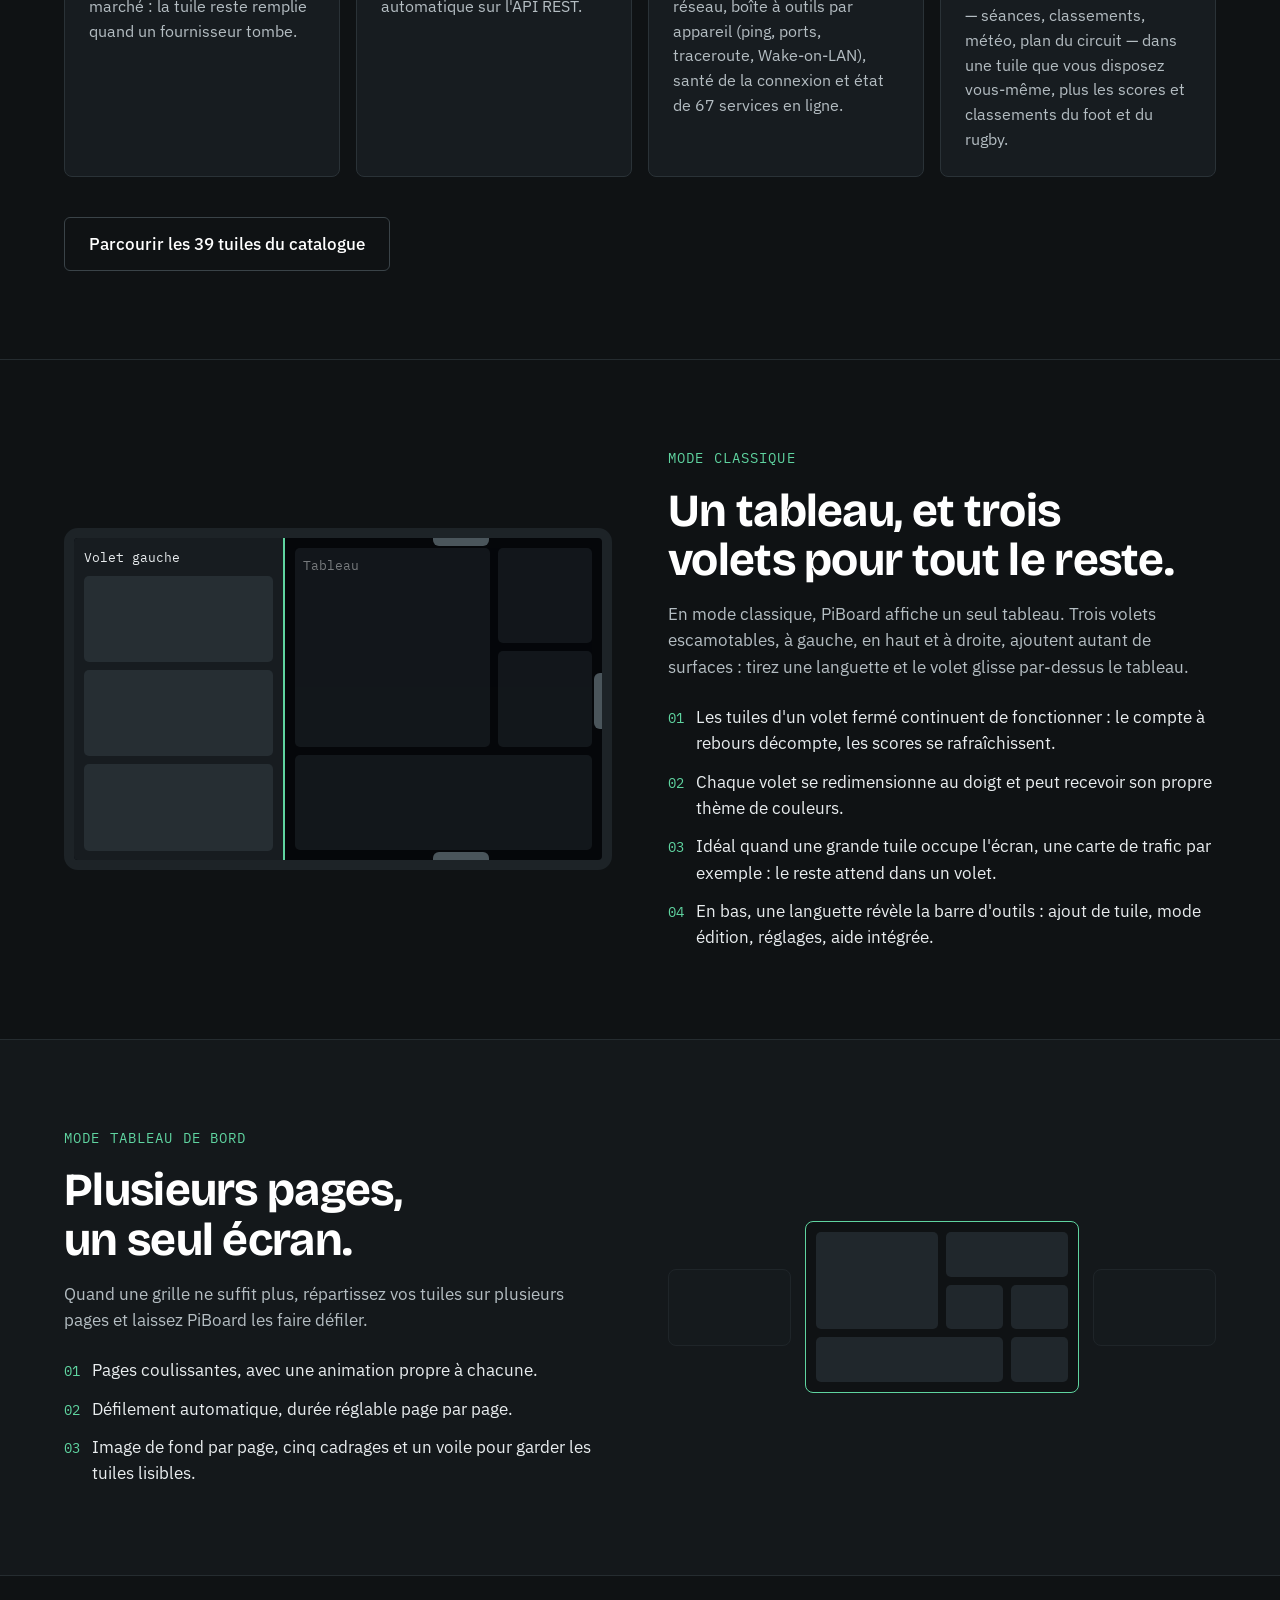
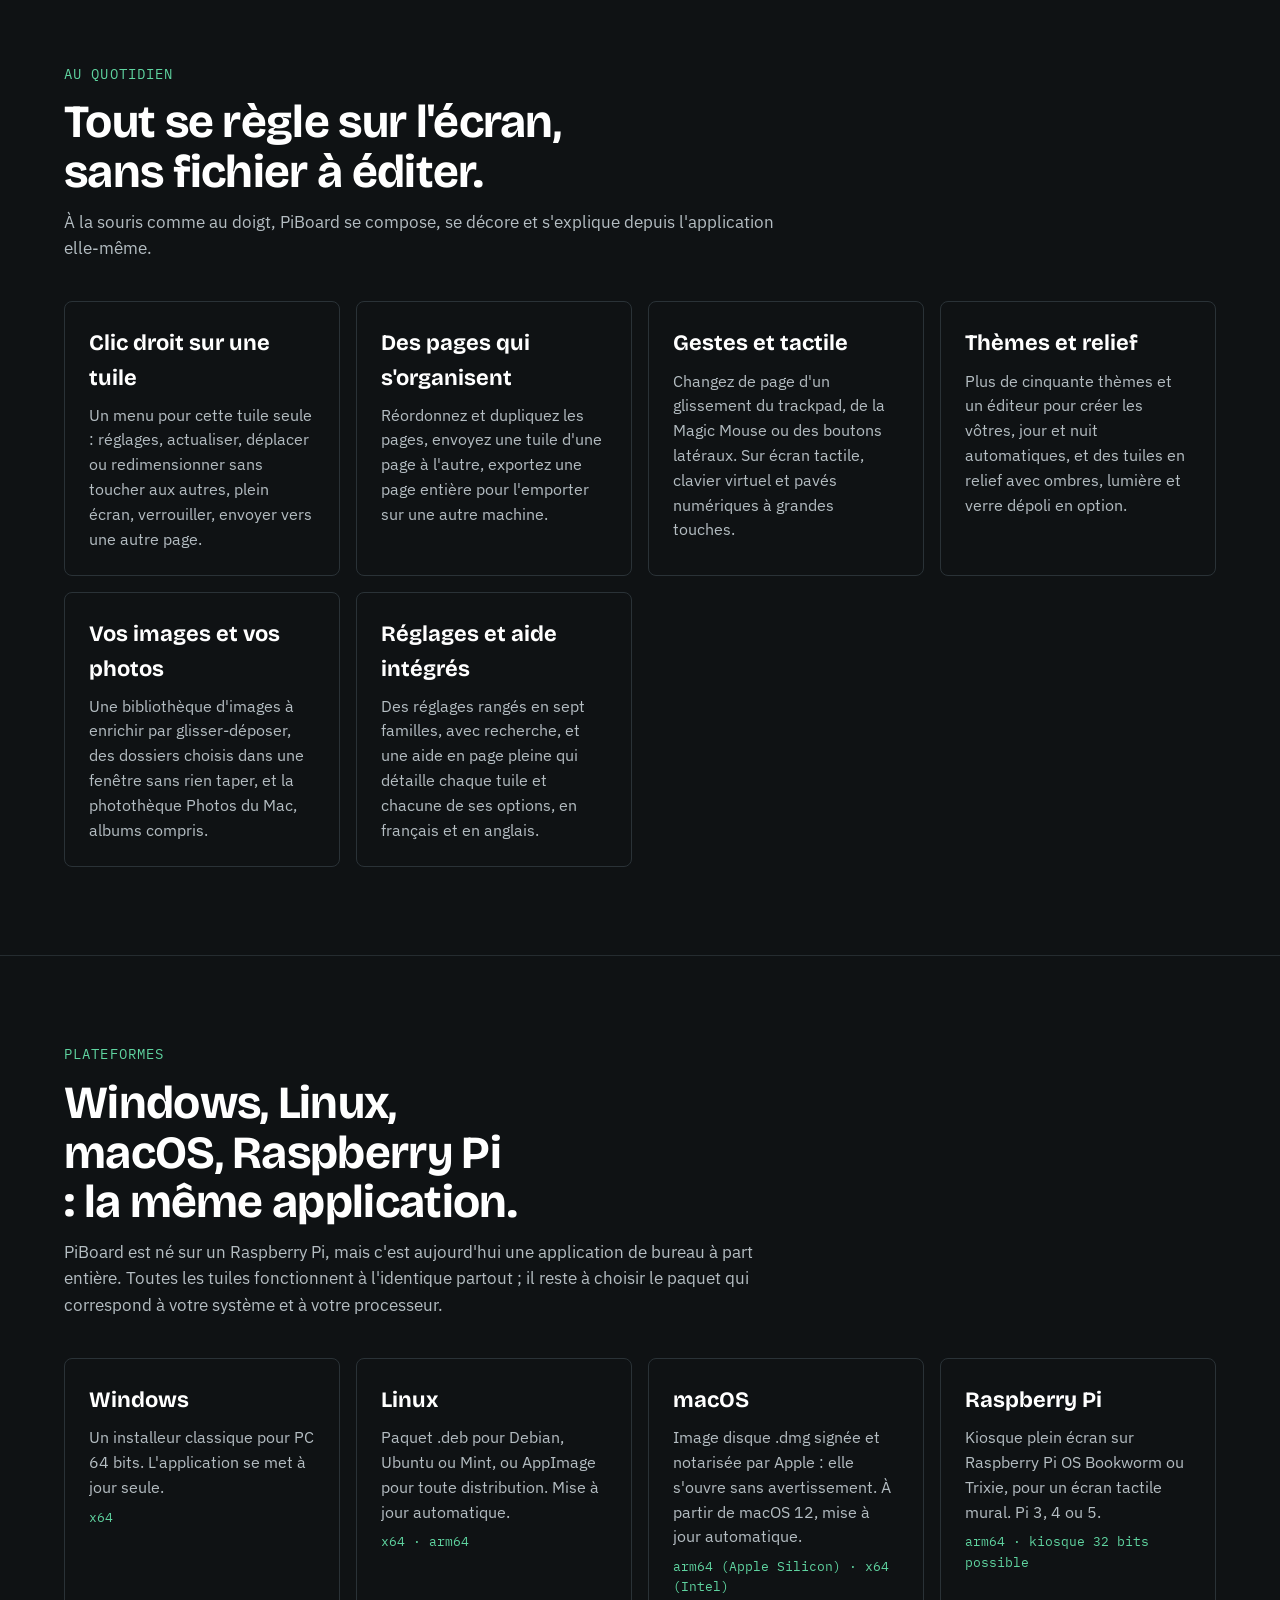
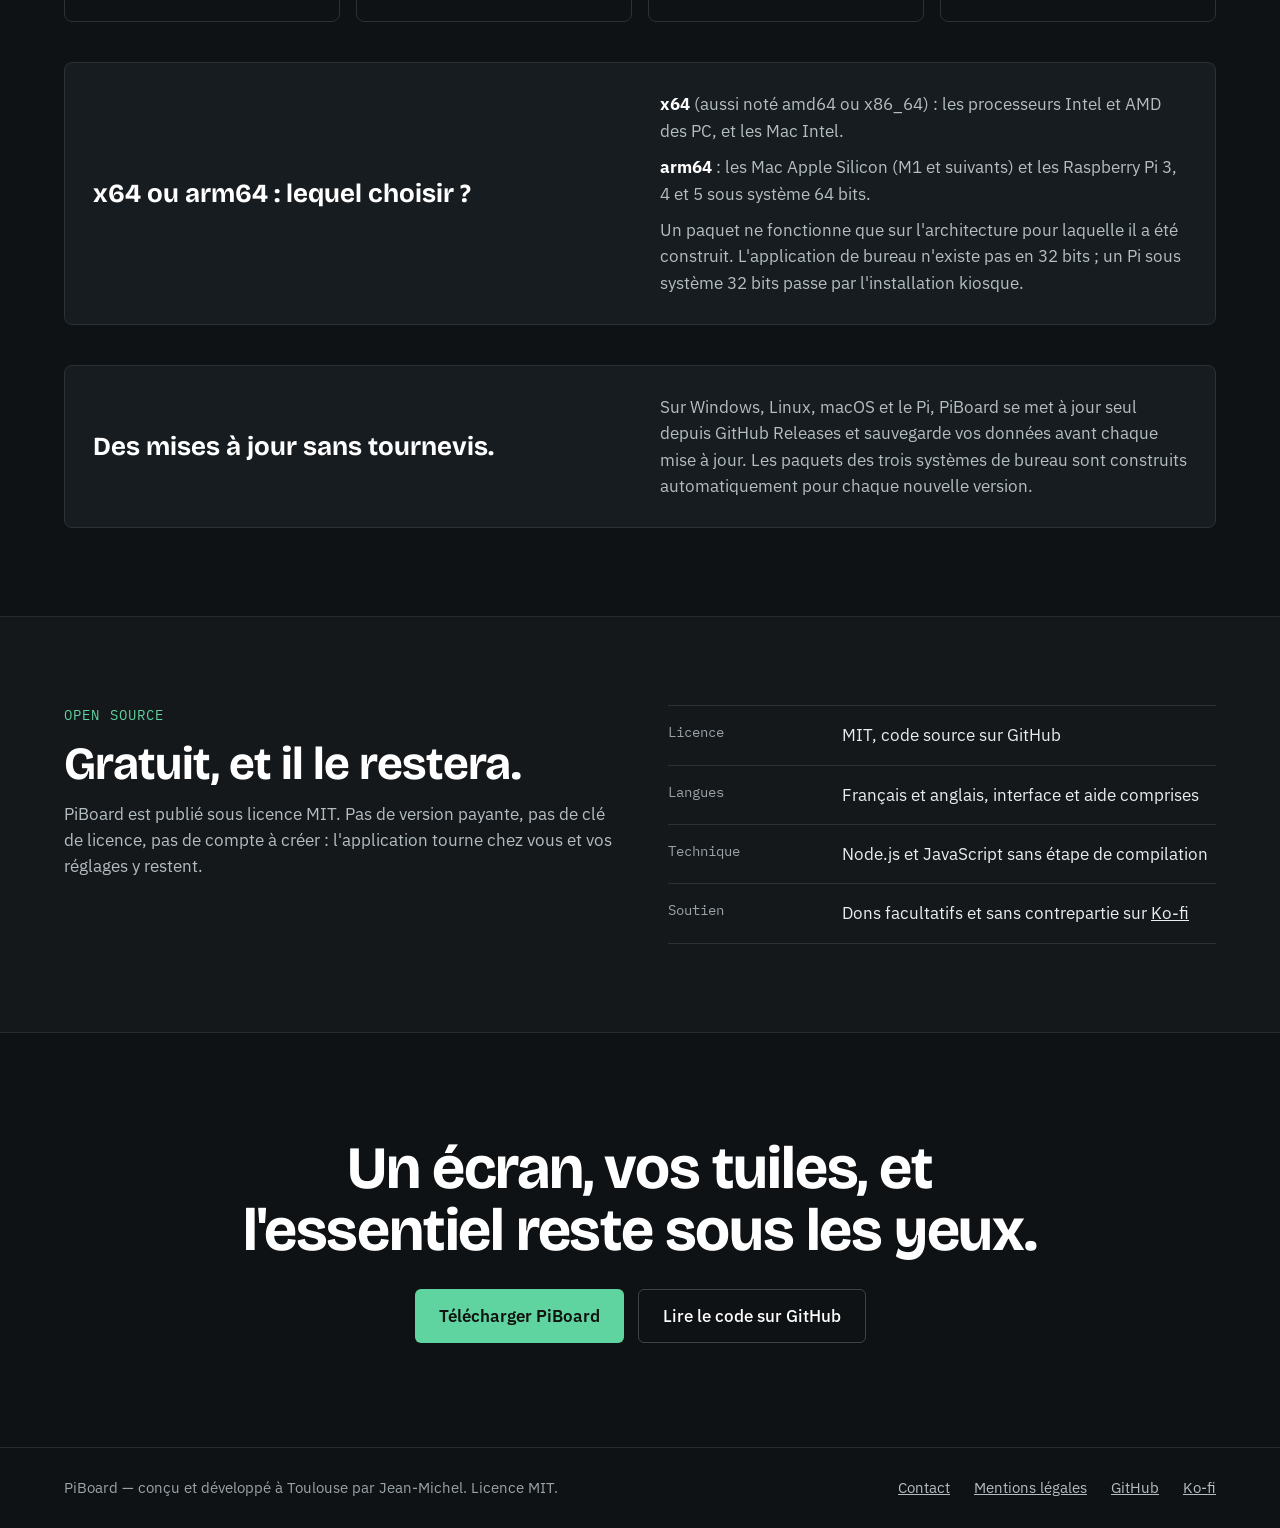
==== commit a85ece87: "Site : 39 tuiles, F1/MotoGP, nouveautes jusqu'a la 1.175.0, macOS notarise, liens externes dans un n" ====
--- a/index.html
+++ b/index.html
@@ -23,7 +23,7 @@
 <a href="#plateformes" style="text-decoration: none; color: #b4bdc2; min-height: 44px; display: flex; align-items: center">Plateformes</a>
 <a href="contact.html" style="text-decoration: none; color: #b4bdc2; min-height: 44px; display: flex; align-items: center">Contact</a>
 <a href="en/index.html" lang="en" aria-label="English version" style="text-decoration: none; color: #b4bdc2; min-height: 44px; display: flex; align-items: center; font-family: 'IBM Plex Mono', Consolas, monospace; font-size: 14px">EN</a>
-<a href="https://github.com/jihemezes/piboard" style="text-decoration: none; color: #ffffff; border: 1px solid #3a4348; border-radius: 6px; padding: 0 16px; min-height: 44px; display: flex; align-items: center; font-weight: 500">GitHub</a>
+<a href="https://github.com/jihemezes/piboard" target="_blank" rel="noopener" style="text-decoration: none; color: #ffffff; border: 1px solid #3a4348; border-radius: 6px; padding: 0 16px; min-height: 44px; display: flex; align-items: center; font-weight: 500">GitHub</a>
 </nav>
 </header>
 
@@ -33,9 +33,9 @@
 <div style="display: flex; flex-direction: column; gap: 24px">
 <div style="font-family: 'IBM Plex Mono', Consolas, monospace; font-size: 14px; letter-spacing: 0.08em; text-transform: uppercase; color: var(--accent)">Tableau de bord auto-hébergé</div>
 <h1 style="margin: 0; font-family: 'Bricolage Grotesque', 'Trebuchet MS', sans-serif; font-weight: 700; font-size: clamp(40px, 6vw, 72px); line-height: 1.02; letter-spacing: -0.02em; color: #ffffff; text-wrap: balance">Tout ce qui compte, sur un seul écran.</h1>
-<p style="margin: 0; font-size: 20px; color: #b4bdc2; max-width: 34em; text-wrap: pretty">PiBoard est un tableau de bord à tuiles pour Windows, Linux, macOS et Raspberry Pi : météo, trafic, actualités par flux RSS, courriel, agenda, programme TV, sports, bourse. 36 tuiles à composer sur un écran mural tactile ou sur le second écran de votre ordinateur.</p>
+<p style="margin: 0; font-size: 20px; color: #b4bdc2; max-width: 34em; text-wrap: pretty">PiBoard est un tableau de bord à tuiles pour Windows, Linux, macOS et Raspberry Pi : météo, trafic, actualités par flux RSS, courriel, agenda, programme TV, Formule 1 et MotoGP, bourse, surveillance du réseau. 39 tuiles à composer sur un écran mural tactile ou sur le second écran de votre ordinateur.</p>
 <div style="display: flex; flex-wrap: wrap; gap: 14px; align-items: center">
-<a href="https://github.com/jihemezes/piboard/releases" style="text-decoration: none; background: var(--accent); color: #10130f; font-weight: 600; border-radius: 6px; padding: 0 24px; min-height: 52px; display: flex; align-items: center">Télécharger PiBoard</a>
+<a href="https://github.com/jihemezes/piboard/releases" target="_blank" rel="noopener" style="text-decoration: none; background: var(--accent); color: #10130f; font-weight: 600; border-radius: 6px; padding: 0 24px; min-height: 52px; display: flex; align-items: center">Télécharger PiBoard</a>
 <a href="tuiles.html" style="text-decoration: none; color: #ffffff; border: 1px solid #3a4348; border-radius: 6px; padding: 0 24px; min-height: 52px; display: flex; align-items: center; font-weight: 500">Voir les tuiles</a>
 </div>
 <div style="font-family: 'IBM Plex Mono', Consolas, monospace; font-size: 14px; color: #9aa3a8">Gratuit · Licence MIT · Windows, Linux, macOS, Raspberry Pi · x64 et arm64</div>
@@ -66,7 +66,7 @@
 <div style="display: flex; flex-direction: column; gap: 12px; max-width: 720px">
 <div style="font-family: 'IBM Plex Mono', Consolas, monospace; font-size: 14px; letter-spacing: 0.08em; text-transform: uppercase; color: var(--accent)">Les tuiles</div>
 <h2 style="margin: 0; font-family: 'Bricolage Grotesque', 'Trebuchet MS', sans-serif; font-weight: 700; font-size: clamp(30px, 4vw, 46px); line-height: 1.08; letter-spacing: -0.015em; color: #ffffff; text-wrap: balance">Ce que vous regardez dix fois par jour, déjà affiché.</h2>
-<p style="margin: 0; color: #b4bdc2; text-wrap: pretty">36 tuiles réparties en dix familles. Chacune se déplace et se redimensionne au doigt ou à la souris ; les données viennent de sources ouvertes ou de vos propres services.</p>
+<p style="margin: 0; color: #b4bdc2; text-wrap: pretty">39 tuiles réparties en dix familles. Chacune se déplace et se redimensionne au doigt ou à la souris ; les données viennent de sources ouvertes ou de vos propres services.</p>
 </div>
 <div style="display: grid; grid-template-columns: repeat(auto-fit, minmax(min(260px, 100%), 1fr)); gap: 16px">
 <div style="background: #171c20; border: 1px solid #2a3237; border-radius: 8px; padding: 24px; display: flex; flex-direction: column; gap: 8px">
@@ -79,7 +79,7 @@
 </div>
 <div style="background: #171c20; border: 1px solid #2a3237; border-radius: 8px; padding: 24px; display: flex; flex-direction: column; gap: 8px">
 <h3 style="margin: 0; font-family: 'Bricolage Grotesque', 'Trebuchet MS', sans-serif; font-weight: 700; font-size: 22px; color: #ffffff">Actualités par flux RSS</h3>
-<p style="margin: 0; color: #b4bdc2; font-size: 16px">Vos flux RSS et Atom défilent seuls. Un toucher ouvre l'article en mode lecture, texte extrait de la page, sans quitter le tableau.</p>
+<p style="margin: 0; color: #b4bdc2; font-size: 16px">Jusqu'à 12 flux RSS et Atom par tuile, chacun avec sa couleur. Un toucher ouvre l'article en mode lecture, et vos abonnements presse s'ouvrent en entier.</p>
 </div>
 <div style="background: #171c20; border: 1px solid #2a3237; border-radius: 8px; padding: 24px; display: flex; flex-direction: column; gap: 8px">
 <h3 style="margin: 0; font-family: 'Bricolage Grotesque', 'Trebuchet MS', sans-serif; font-weight: 700; font-size: 22px; color: #ffffff">Courriel et agenda</h3>
@@ -95,15 +95,15 @@
 </div>
 <div style="background: #171c20; border: 1px solid #2a3237; border-radius: 8px; padding: 24px; display: flex; flex-direction: column; gap: 8px">
 <h3 style="margin: 0; font-family: 'Bricolage Grotesque', 'Trebuchet MS', sans-serif; font-weight: 700; font-size: 22px; color: #ffffff">Réseau et système</h3>
-<p style="margin: 0; color: #b4bdc2; font-size: 16px">État du réseau, adresse IP publique, charge du processeur graphique, avec des courbes qui partagent le même axe de temps.</p>
-</div>
-<div style="background: #171c20; border: 1px solid #2a3237; border-radius: 8px; padding: 24px; display: flex; flex-direction: column; gap: 8px">
-<h3 style="margin: 0; font-family: 'Bricolage Grotesque', 'Trebuchet MS', sans-serif; font-weight: 700; font-size: 22px; color: #ffffff">TV, sports et photos</h3>
-<p style="margin: 0; color: #b4bdc2; font-size: 16px">Programme de la TNT et de Canal+, scores et classements, et vos photos en diaporama depuis un dossier, un NAS ou une clé USB.</p>
+<p style="margin: 0; color: #b4bdc2; font-size: 16px">Alerte quand un appareil inconnu arrive sur votre réseau, boîte à outils par appareil (ping, ports, traceroute, Wake-on-LAN), santé de la connexion et état de 67 services en ligne.</p>
+</div>
+<div style="background: #171c20; border: 1px solid #2a3237; border-radius: 8px; padding: 24px; display: flex; flex-direction: column; gap: 8px">
+<h3 style="margin: 0; font-family: 'Bricolage Grotesque', 'Trebuchet MS', sans-serif; font-weight: 700; font-size: 22px; color: #ffffff">Formule 1, MotoGP et sports</h3>
+<p style="margin: 0; color: #b4bdc2; font-size: 16px">Tout le week-end de Grand Prix — séances, classements, météo, plan du circuit — dans une tuile que vous disposez vous-même, plus les scores et classements du foot et du rugby.</p>
 </div>
 </div>
 <div style="display: flex">
-<a href="tuiles.html" style="text-decoration: none; color: #ffffff; border: 1px solid #3a4348; border-radius: 6px; padding: 0 24px; min-height: 52px; display: flex; align-items: center; font-weight: 500">Parcourir les 36 tuiles du catalogue</a>
+<a href="tuiles.html" style="text-decoration: none; color: #ffffff; border: 1px solid #3a4348; border-radius: 6px; padding: 0 24px; min-height: 52px; display: flex; align-items: center; font-weight: 500">Parcourir les 39 tuiles du catalogue</a>
 </div>
 </div>
 </section>
@@ -168,6 +168,42 @@
 </div>
 </section>
 
+<section id="confort" style="border-top: 1px solid #252c30">
+<div style="max-width: 1200px; margin: 0 auto; padding: 88px 24px; box-sizing: border-box; display: flex; flex-direction: column; gap: 40px">
+<div style="display: flex; flex-direction: column; gap: 12px; max-width: 720px">
+<div style="font-family: 'IBM Plex Mono', Consolas, monospace; font-size: 14px; letter-spacing: 0.08em; text-transform: uppercase; color: var(--accent)">Au quotidien</div>
+<h2 style="margin: 0; font-family: 'Bricolage Grotesque', 'Trebuchet MS', sans-serif; font-weight: 700; font-size: clamp(30px, 4vw, 46px); line-height: 1.08; letter-spacing: -0.015em; color: #ffffff; text-wrap: balance">Tout se règle sur l'écran, sans fichier à éditer.</h2>
+<p style="margin: 0; color: #b4bdc2; text-wrap: pretty">À la souris comme au doigt, PiBoard se compose, se décore et s'explique depuis l'application elle-même.</p>
+</div>
+<div style="display: grid; grid-template-columns: repeat(auto-fit, minmax(min(260px, 100%), 1fr)); gap: 16px">
+<div style="border: 1px solid #2a3237; border-radius: 8px; padding: 24px; display: flex; flex-direction: column; gap: 8px">
+<h3 style="margin: 0; font-family: 'Bricolage Grotesque', 'Trebuchet MS', sans-serif; font-weight: 700; font-size: 22px; color: #ffffff">Clic droit sur une tuile</h3>
+<p style="margin: 0; color: #b4bdc2; font-size: 16px">Un menu pour cette tuile seule : réglages, actualiser, déplacer ou redimensionner sans toucher aux autres, plein écran, verrouiller, envoyer vers une autre page.</p>
+</div>
+<div style="border: 1px solid #2a3237; border-radius: 8px; padding: 24px; display: flex; flex-direction: column; gap: 8px">
+<h3 style="margin: 0; font-family: 'Bricolage Grotesque', 'Trebuchet MS', sans-serif; font-weight: 700; font-size: 22px; color: #ffffff">Des pages qui s'organisent</h3>
+<p style="margin: 0; color: #b4bdc2; font-size: 16px">Réordonnez et dupliquez les pages, envoyez une tuile d'une page à l'autre, exportez une page entière pour l'emporter sur une autre machine.</p>
+</div>
+<div style="border: 1px solid #2a3237; border-radius: 8px; padding: 24px; display: flex; flex-direction: column; gap: 8px">
+<h3 style="margin: 0; font-family: 'Bricolage Grotesque', 'Trebuchet MS', sans-serif; font-weight: 700; font-size: 22px; color: #ffffff">Gestes et tactile</h3>
+<p style="margin: 0; color: #b4bdc2; font-size: 16px">Changez de page d'un glissement du trackpad, de la Magic Mouse ou des boutons latéraux. Sur écran tactile, clavier virtuel et pavés numériques à grandes touches.</p>
+</div>
+<div style="border: 1px solid #2a3237; border-radius: 8px; padding: 24px; display: flex; flex-direction: column; gap: 8px">
+<h3 style="margin: 0; font-family: 'Bricolage Grotesque', 'Trebuchet MS', sans-serif; font-weight: 700; font-size: 22px; color: #ffffff">Thèmes et relief</h3>
+<p style="margin: 0; color: #b4bdc2; font-size: 16px">Plus de cinquante thèmes et un éditeur pour créer les vôtres, jour et nuit automatiques, et des tuiles en relief avec ombres, lumière et verre dépoli en option.</p>
+</div>
+<div style="border: 1px solid #2a3237; border-radius: 8px; padding: 24px; display: flex; flex-direction: column; gap: 8px">
+<h3 style="margin: 0; font-family: 'Bricolage Grotesque', 'Trebuchet MS', sans-serif; font-weight: 700; font-size: 22px; color: #ffffff">Vos images et vos photos</h3>
+<p style="margin: 0; color: #b4bdc2; font-size: 16px">Une bibliothèque d'images à enrichir par glisser-déposer, des dossiers choisis dans une fenêtre sans rien taper, et la photothèque Photos du Mac, albums compris.</p>
+</div>
+<div style="border: 1px solid #2a3237; border-radius: 8px; padding: 24px; display: flex; flex-direction: column; gap: 8px">
+<h3 style="margin: 0; font-family: 'Bricolage Grotesque', 'Trebuchet MS', sans-serif; font-weight: 700; font-size: 22px; color: #ffffff">Réglages et aide intégrés</h3>
+<p style="margin: 0; color: #b4bdc2; font-size: 16px">Des réglages rangés en sept familles, avec recherche, et une aide en page pleine qui détaille chaque tuile et chacune de ses options, en français et en anglais.</p>
+</div>
+</div>
+</div>
+</section>
+
 <section id="plateformes" style="border-top: 1px solid #252c30">
 <div style="max-width: 1200px; margin: 0 auto; padding: 88px 24px; box-sizing: border-box; display: flex; flex-direction: column; gap: 40px">
 <div style="display: flex; flex-direction: column; gap: 12px; max-width: 720px">
@@ -188,7 +224,7 @@
 </div>
 <div style="border: 1px solid #2a3237; border-radius: 8px; padding: 24px; display: flex; flex-direction: column; gap: 8px">
 <h3 style="margin: 0; font-family: 'Bricolage Grotesque', 'Trebuchet MS', sans-serif; font-weight: 700; font-size: 22px; color: #ffffff">macOS</h3>
-<p style="margin: 0; color: #b4bdc2; font-size: 16px">Image disque .dmg, à partir de macOS 12. La mise à jour se fait en retéléchargeant le .dmg.</p>
+<p style="margin: 0; color: #b4bdc2; font-size: 16px">Image disque .dmg signée et notarisée par Apple : elle s'ouvre sans avertissement. À partir de macOS 12, mise à jour automatique.</p>
 <div style="font-family: 'IBM Plex Mono', Consolas, monospace; font-size: 13px; color: var(--accent)">arm64 (Apple Silicon) · x64 (Intel)</div>
 </div>
 <div style="border: 1px solid #2a3237; border-radius: 8px; padding: 24px; display: flex; flex-direction: column; gap: 8px">
@@ -207,7 +243,7 @@
 </div>
 <div style="background: #171c20; border: 1px solid #2a3237; border-radius: 8px; padding: 28px; display: grid; grid-template-columns: repeat(auto-fit, minmax(min(300px, 100%), 1fr)); gap: 16px 40px; align-items: center">
 <h3 style="margin: 0; font-family: 'Bricolage Grotesque', 'Trebuchet MS', sans-serif; font-weight: 700; font-size: 26px; line-height: 1.15; color: #ffffff">Des mises à jour sans tournevis.</h3>
-<p style="margin: 0; color: #b4bdc2">Sous Windows, sous Linux et sur le Pi, PiBoard se met à jour seul depuis GitHub Releases et sauvegarde vos données avant chaque mise à jour. Sur macOS, l'application n'étant pas notarisée par Apple, la mise à jour reste manuelle.</p>
+<p style="margin: 0; color: #b4bdc2">Sur Windows, Linux, macOS et le Pi, PiBoard se met à jour seul depuis GitHub Releases et sauvegarde vos données avant chaque mise à jour. Les paquets des trois systèmes de bureau sont construits automatiquement pour chaque nouvelle version.</p>
 </div>
 </div>
 </section>
@@ -223,7 +259,7 @@
 <div style="display: flex; flex-wrap: wrap; gap: 4px 24px; padding: 16px 0; border-top: 1px solid #2a3237"><dt style="flex: 0 0 150px; font-family: 'IBM Plex Mono', Consolas, monospace; font-size: 14px; color: #9aa3a8">Licence</dt><dd style="margin: 0; flex: 1 1 220px">MIT, code source sur GitHub</dd></div>
 <div style="display: flex; flex-wrap: wrap; gap: 4px 24px; padding: 16px 0; border-top: 1px solid #2a3237"><dt style="flex: 0 0 150px; font-family: 'IBM Plex Mono', Consolas, monospace; font-size: 14px; color: #9aa3a8">Langues</dt><dd style="margin: 0; flex: 1 1 220px">Français et anglais, interface et aide comprises</dd></div>
 <div style="display: flex; flex-wrap: wrap; gap: 4px 24px; padding: 16px 0; border-top: 1px solid #2a3237"><dt style="flex: 0 0 150px; font-family: 'IBM Plex Mono', Consolas, monospace; font-size: 14px; color: #9aa3a8">Technique</dt><dd style="margin: 0; flex: 1 1 220px">Node.js et JavaScript sans étape de compilation</dd></div>
-<div style="display: flex; flex-wrap: wrap; gap: 4px 24px; padding: 16px 0; border-top: 1px solid #2a3237; border-bottom: 1px solid #2a3237"><dt style="flex: 0 0 150px; font-family: 'IBM Plex Mono', Consolas, monospace; font-size: 14px; color: #9aa3a8">Soutien</dt><dd style="margin: 0; flex: 1 1 220px">Dons facultatifs et sans contrepartie sur <a href="https://ko-fi.com/jihemezes">Ko-fi</a></dd></div>
+<div style="display: flex; flex-wrap: wrap; gap: 4px 24px; padding: 16px 0; border-top: 1px solid #2a3237; border-bottom: 1px solid #2a3237"><dt style="flex: 0 0 150px; font-family: 'IBM Plex Mono', Consolas, monospace; font-size: 14px; color: #9aa3a8">Soutien</dt><dd style="margin: 0; flex: 1 1 220px">Dons facultatifs et sans contrepartie sur <a href="https://ko-fi.com/jihemezes" target="_blank" rel="noopener">Ko-fi</a></dd></div>
 </dl>
 </div>
 </section>
@@ -232,8 +268,8 @@
 <div style="max-width: 1200px; margin: 0 auto; padding: 104px 24px; box-sizing: border-box; display: flex; flex-direction: column; align-items: center; gap: 28px; text-align: center">
 <h2 style="margin: 0; font-family: 'Bricolage Grotesque', 'Trebuchet MS', sans-serif; font-weight: 700; font-size: clamp(34px, 5vw, 60px); line-height: 1.04; letter-spacing: -0.02em; color: #ffffff; max-width: 16em; text-wrap: balance">Un écran, vos tuiles, et l'essentiel reste sous les yeux.</h2>
 <div style="display: flex; flex-wrap: wrap; gap: 14px; justify-content: center">
-<a href="https://github.com/jihemezes/piboard/releases" style="text-decoration: none; background: var(--accent); color: #10130f; font-weight: 600; border-radius: 6px; padding: 0 24px; min-height: 52px; display: flex; align-items: center">Télécharger PiBoard</a>
-<a href="https://github.com/jihemezes/piboard" style="text-decoration: none; color: #ffffff; border: 1px solid #3a4348; border-radius: 6px; padding: 0 24px; min-height: 52px; display: flex; align-items: center; font-weight: 500">Lire le code sur GitHub</a>
+<a href="https://github.com/jihemezes/piboard/releases" target="_blank" rel="noopener" style="text-decoration: none; background: var(--accent); color: #10130f; font-weight: 600; border-radius: 6px; padding: 0 24px; min-height: 52px; display: flex; align-items: center">Télécharger PiBoard</a>
+<a href="https://github.com/jihemezes/piboard" target="_blank" rel="noopener" style="text-decoration: none; color: #ffffff; border: 1px solid #3a4348; border-radius: 6px; padding: 0 24px; min-height: 52px; display: flex; align-items: center; font-weight: 500">Lire le code sur GitHub</a>
 </div>
 </div>
 </section>
@@ -246,8 +282,8 @@
 <div style="display: flex; flex-wrap: wrap; gap: 8px 24px">
 <a href="contact.html" style="color: #b4bdc2">Contact</a>
 <a href="mentions-legales.html" style="color: #b4bdc2">Mentions légales</a>
-<a href="https://github.com/jihemezes/piboard" style="color: #b4bdc2">GitHub</a>
-<a href="https://ko-fi.com/jihemezes" style="color: #b4bdc2">Ko-fi</a>
+<a href="https://github.com/jihemezes/piboard" target="_blank" rel="noopener" style="color: #b4bdc2">GitHub</a>
+<a href="https://ko-fi.com/jihemezes" target="_blank" rel="noopener" style="color: #b4bdc2">Ko-fi</a>
 </div>
 </div>
 </footer>
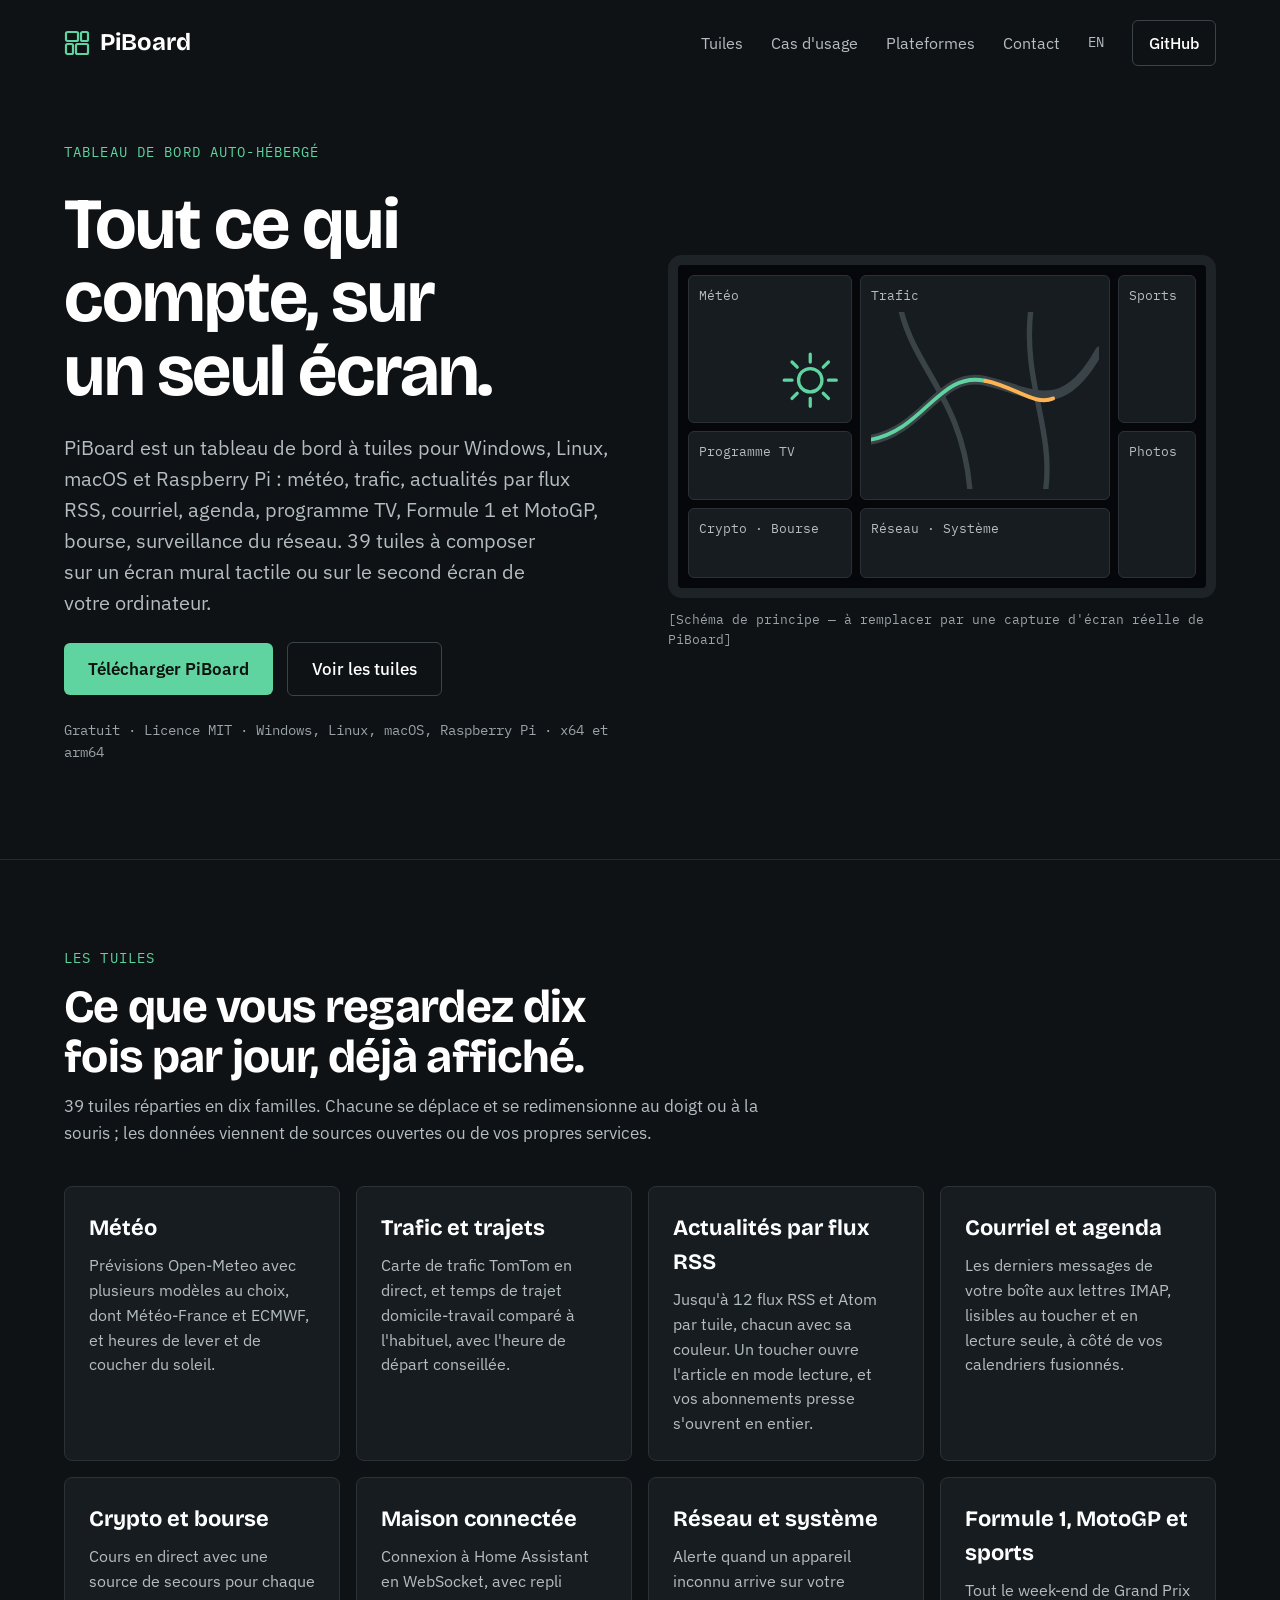
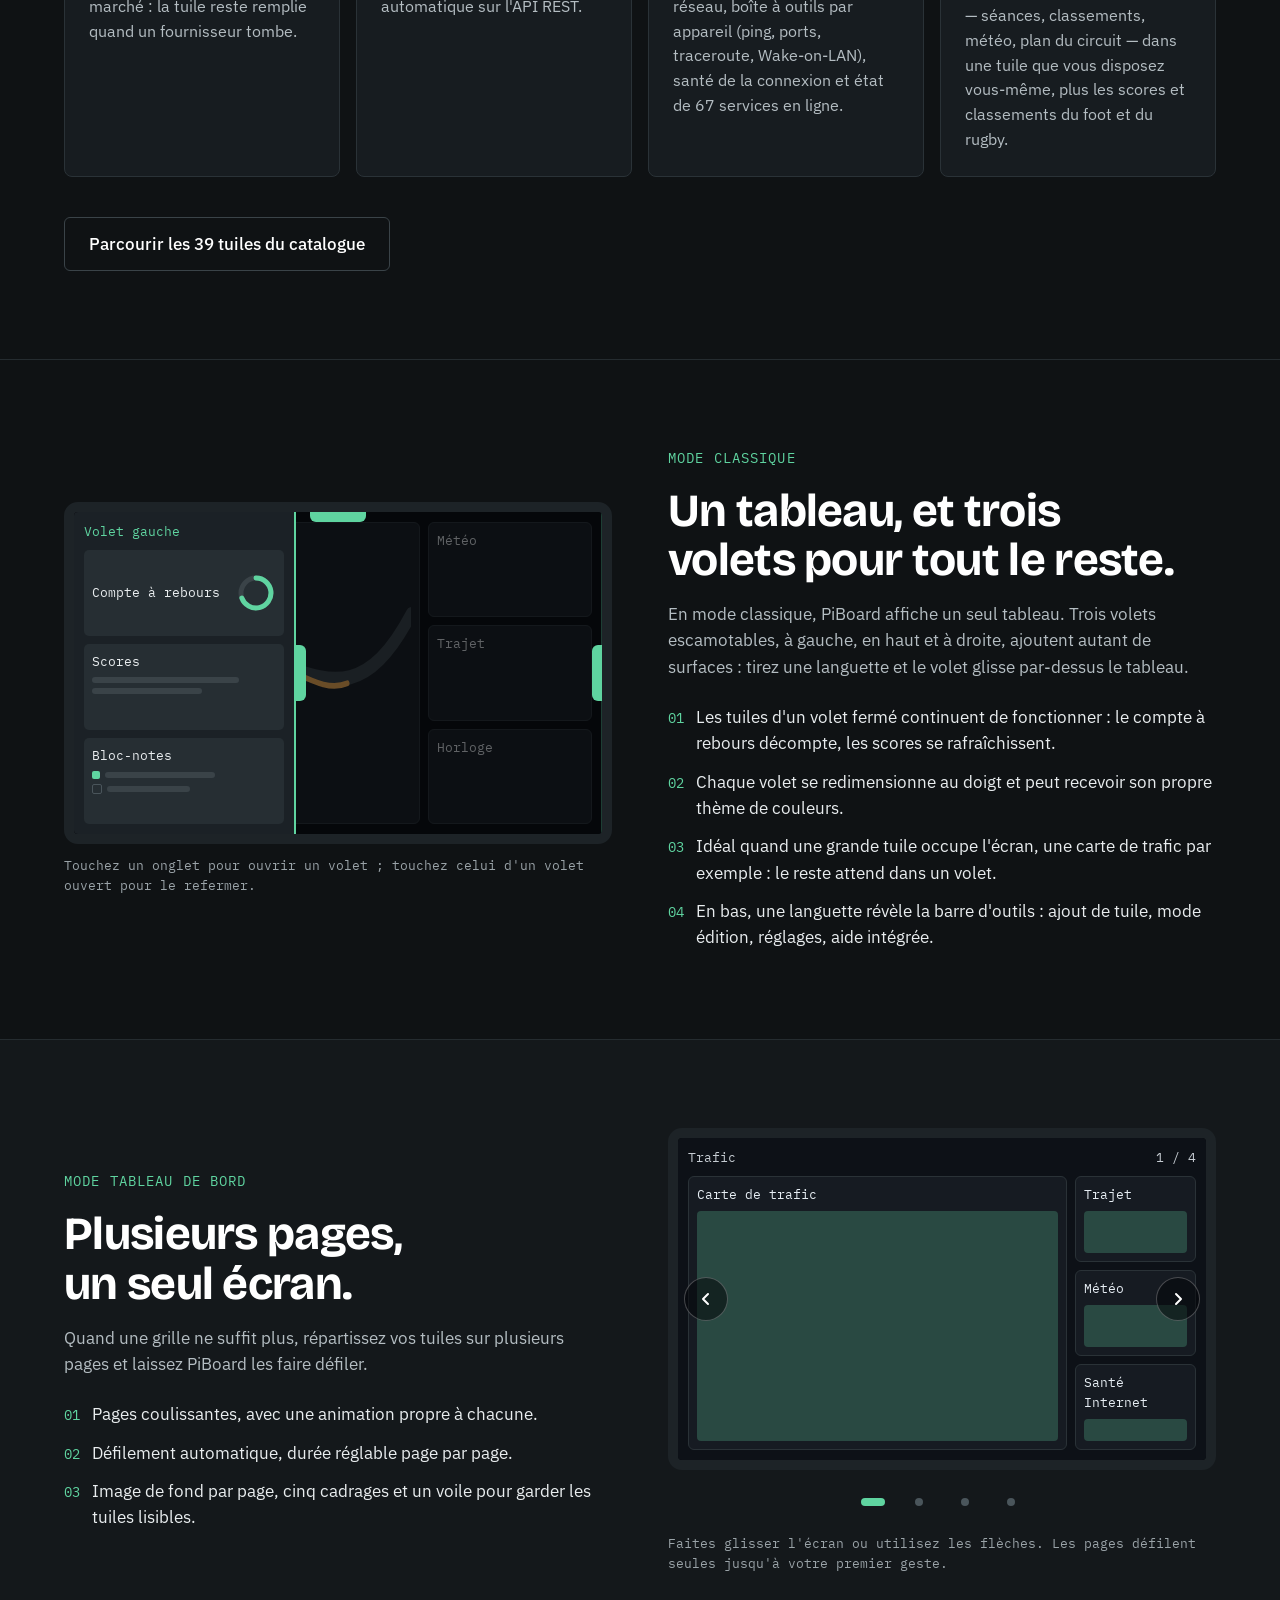
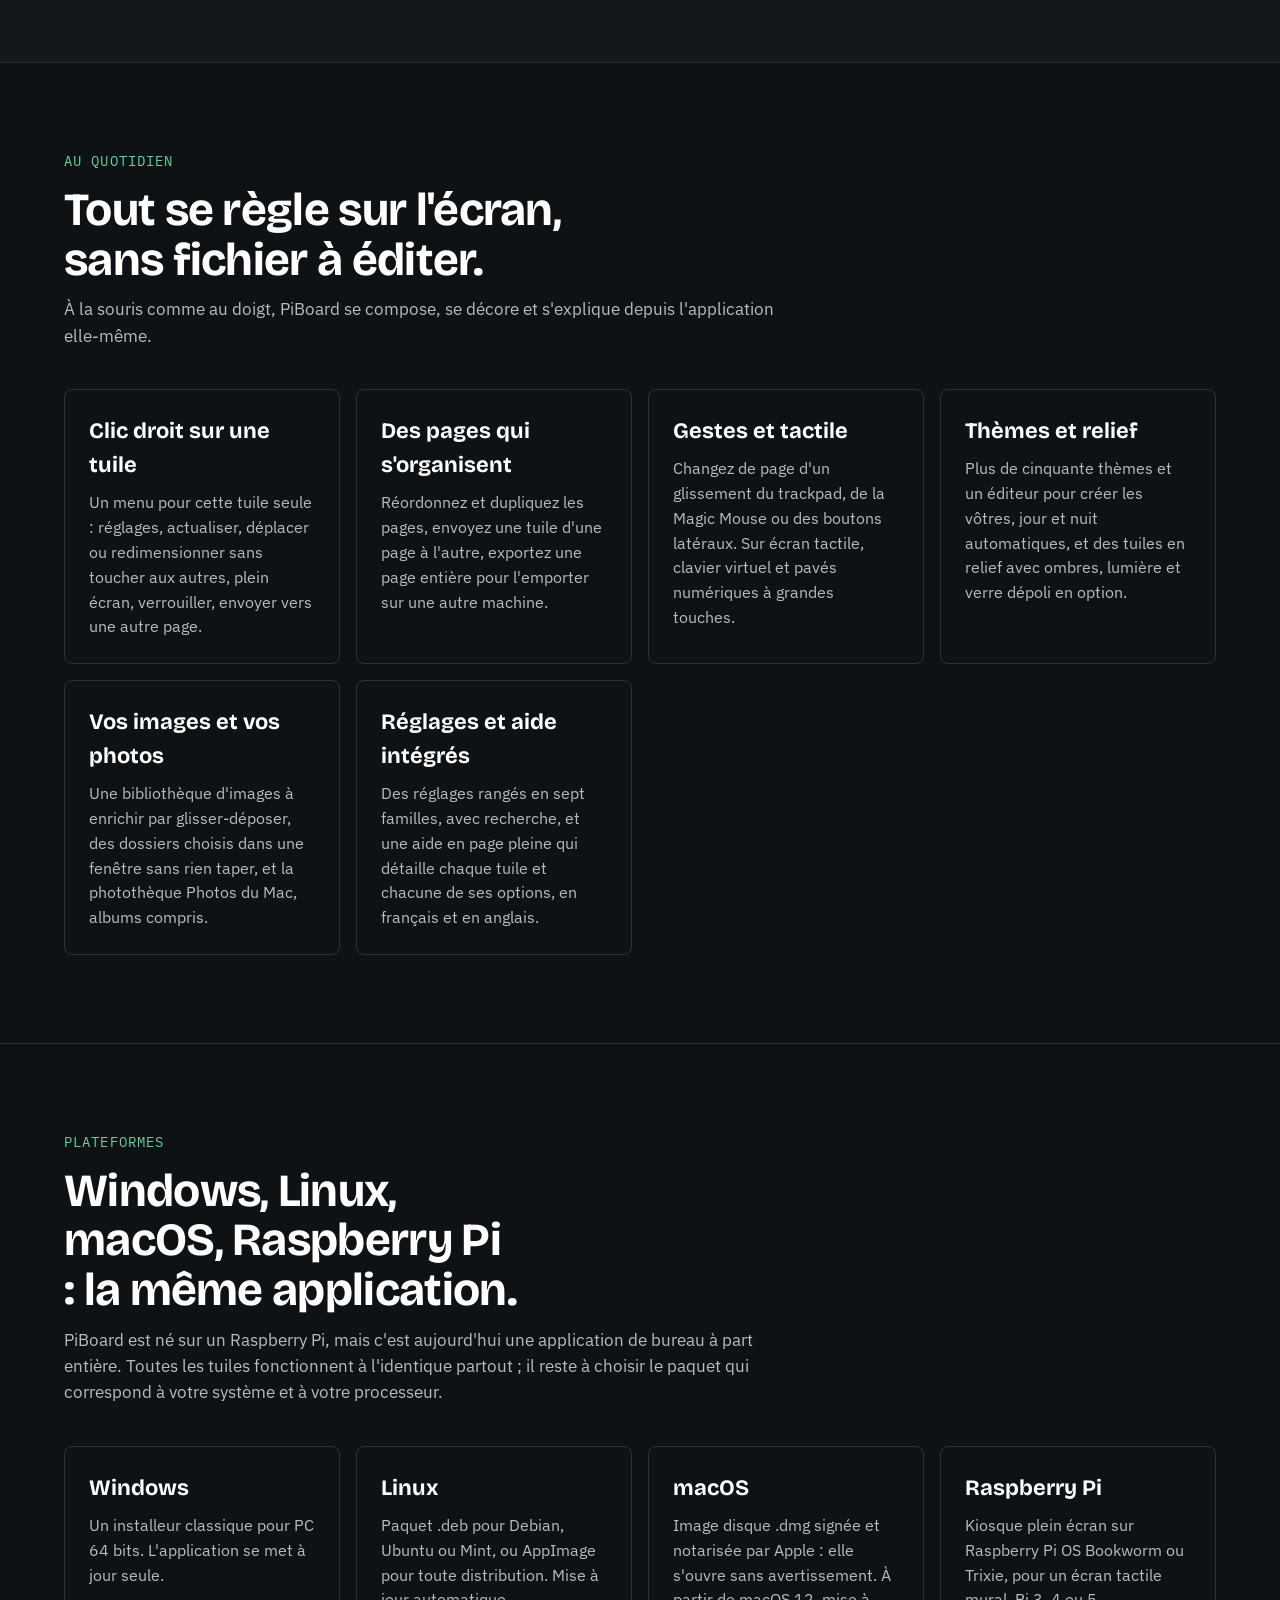
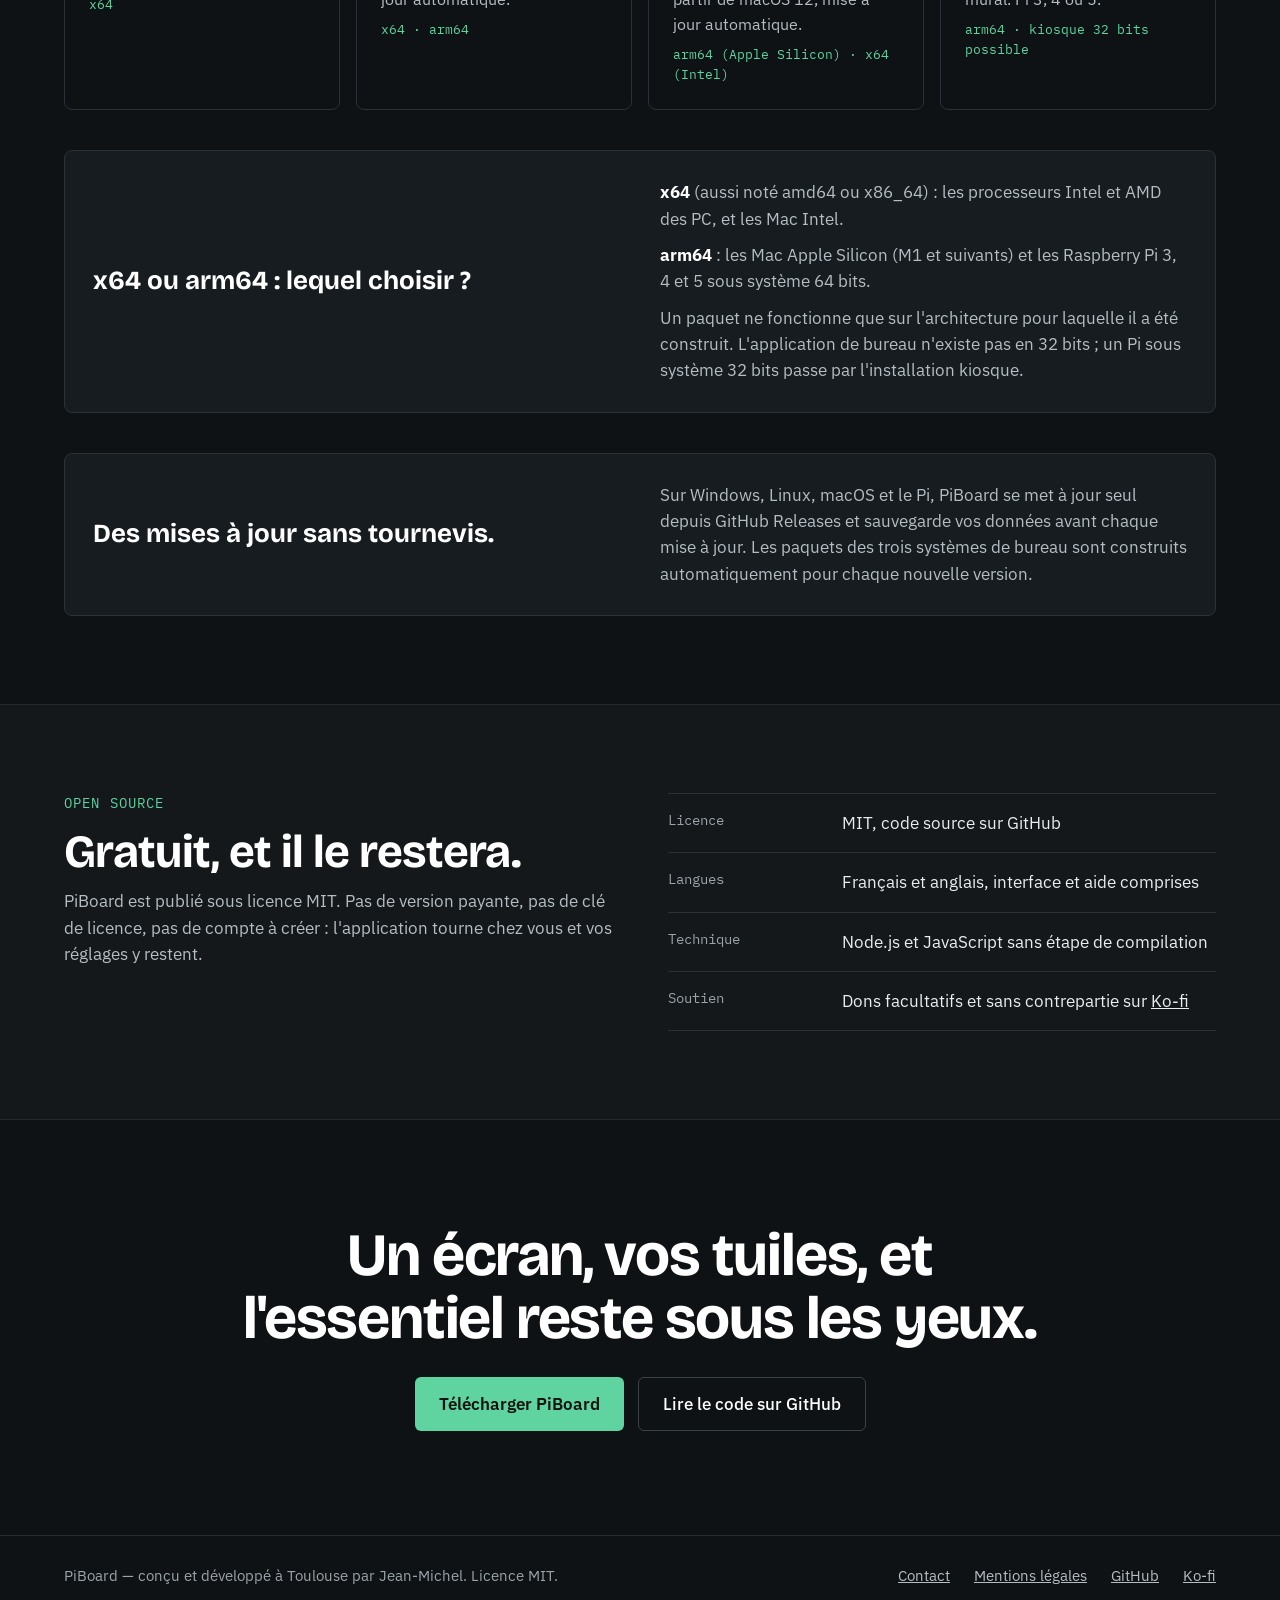
==== commit 044d50da: "Site : illustrations interactives des modes classique (volets) et tableau de bord (pages a faire gli" ====
--- a/index.html
+++ b/index.html
@@ -32,7 +32,13 @@
 <section style="max-width: 1200px; margin: 0 auto; padding: 56px 24px 96px; box-sizing: border-box; display: grid; grid-template-columns: repeat(auto-fit, minmax(min(440px, 100%), 1fr)); gap: 56px; align-items: center">
 <div style="display: flex; flex-direction: column; gap: 24px">
 <div style="font-family: 'IBM Plex Mono', Consolas, monospace; font-size: 14px; letter-spacing: 0.08em; text-transform: uppercase; color: var(--accent)">Tableau de bord auto-hébergé</div>
-<h1 style="margin: 0; font-family: 'Bricolage Grotesque', 'Trebuchet MS', sans-serif; font-weight: 700; font-size: clamp(40px, 6vw, 72px); line-height: 1.02; letter-spacing: -0.02em; color: #ffffff; text-wrap: balance">Tout ce qui compte, sur un seul écran.</h1>
+<h1 style="margin: 0; font-family: 'Bricolage Grotesque', 'Trebuchet MS', sans-serif; font-weight: 700; font-size: clamp(40px, 6vw, 72px); line-height: 1.02; letter-spacing: -0.02em; color: #ffffff; text-wrap: balance; display: grid" data-punch-seconds="6">
+
+<span aria-hidden="false" style="grid-area: 1 / 1; opacity: 1; transition: opacity 0.6s ease">Tout ce qui compte, sur un seul écran.</span>
+
+<span aria-hidden="true" style="grid-area: 1 / 1; opacity: 0; transition: opacity 0.6s ease">Vous en aviez besoin mais vous ne le saviez pas.</span>
+
+</h1>
 <p style="margin: 0; font-size: 20px; color: #b4bdc2; max-width: 34em; text-wrap: pretty">PiBoard est un tableau de bord à tuiles pour Windows, Linux, macOS et Raspberry Pi : météo, trafic, actualités par flux RSS, courriel, agenda, programme TV, Formule 1 et MotoGP, bourse, surveillance du réseau. 39 tuiles à composer sur un écran mural tactile ou sur le second écran de votre ordinateur.</p>
 <div style="display: flex; flex-wrap: wrap; gap: 14px; align-items: center">
 <a href="https://github.com/jihemezes/piboard/releases" target="_blank" rel="noopener" style="text-decoration: none; background: var(--accent); color: #10130f; font-weight: 600; border-radius: 6px; padding: 0 24px; min-height: 52px; display: flex; align-items: center">Télécharger PiBoard</a>
@@ -110,22 +116,41 @@
 
 <section id="classique" style="border-top: 1px solid #252c30">
 <div style="max-width: 1200px; margin: 0 auto; padding: 88px 24px; box-sizing: border-box; display: grid; grid-template-columns: repeat(auto-fit, minmax(min(440px, 100%), 1fr)); gap: 56px; align-items: center">
-<div aria-hidden="true" style="position: relative; background: #05070a; border: 10px solid #1d2327; border-radius: 14px; aspect-ratio: 16 / 10; box-sizing: border-box; display: flex; overflow: hidden; font-family: 'IBM Plex Mono', Consolas, monospace; font-size: clamp(9px, 1.1vw, 13px); color: #e9edef">
-<div style="flex: 0 0 40%; background: #171c20; border-right: 2px solid var(--accent); padding: 10px; box-sizing: border-box; display: flex; flex-direction: column; gap: 8px">
-<div>Volet gauche</div>
-<div style="flex-grow: 1; background: #262e33; border-radius: 5px"></div>
-<div style="flex-grow: 1; background: #262e33; border-radius: 5px"></div>
-<div style="flex-grow: 1; background: #262e33; border-radius: 5px"></div>
-</div>
-<div style="flex: 1 1 0; min-width: 0; padding: 10px; box-sizing: border-box; display: grid; grid-template-columns: repeat(3, minmax(0, 1fr)); grid-template-rows: repeat(3, minmax(0, 1fr)); gap: 8px; opacity: 0.5">
-<div style="grid-column: span 2; grid-row: span 2; background: #20272c; border-radius: 5px; padding: 8px">Tableau</div>
-<div style="background: #20272c; border-radius: 5px"></div>
-<div style="background: #20272c; border-radius: 5px"></div>
-<div style="grid-column: span 3; background: #20272c; border-radius: 5px"></div>
-</div>
-<div style="position: absolute; top: 0; left: 68%; width: 56px; height: 8px; background: #4a555b; border-radius: 0 0 6px 6px"></div>
-<div style="position: absolute; right: 0; top: 42%; width: 8px; height: 56px; background: #4a555b; border-radius: 6px 0 0 6px"></div>
-<div style="position: absolute; bottom: 0; left: 68%; width: 56px; height: 8px; background: #4a555b; border-radius: 6px 6px 0 0"></div>
+<div style="display: flex; flex-direction: column; gap: 12px">
+<div data-classic="1" style="position: relative; background: #05070a; border: 10px solid #1d2327; border-radius: 14px; aspect-ratio: 16 / 10; box-sizing: border-box; overflow: hidden; font-family: 'IBM Plex Mono', Consolas, monospace; font-size: clamp(9px, 1.1vw, 13px); color: #e9edef">
+<div aria-hidden="true" style="position: absolute; inset: 0; padding: 10px; box-sizing: border-box; display: grid; grid-template-columns: repeat(3, minmax(0, 1fr)); grid-template-rows: repeat(3, minmax(0, 1fr)); gap: 8px">
+<div style="grid-column: span 2; grid-row: span 3; background: #171c20; border: 1px solid #2a3237; border-radius: 6px; padding: 8px; display: flex; flex-direction: column; gap: 6px; overflow: hidden">
+<div>Carte de trafic</div>
+<svg viewBox="0 0 300 180" fill="none" stroke-linecap="round" preserveAspectRatio="none" style="flex-grow: 1; width: 100%; min-height: 0"><path d="M0 130 C70 120 90 60 150 70 S250 110 300 40" stroke="#3a4348" stroke-width="10"></path><path d="M40 0 C60 60 120 90 130 180" stroke="#3a4348" stroke-width="7"></path><path d="M0 130 C70 120 90 60 150 70" class="acc-stroke" stroke-width="4"></path><path d="M150 70 C190 76 215 96 240 88" stroke="#ffb454" stroke-width="4"></path></svg>
+</div>
+<div style="background: #171c20; border: 1px solid #2a3237; border-radius: 6px; padding: 8px">Météo</div>
+<div style="background: #171c20; border: 1px solid #2a3237; border-radius: 6px; padding: 8px">Trajet</div>
+<div style="background: #171c20; border: 1px solid #2a3237; border-radius: 6px; padding: 8px">Horloge</div>
+</div>
+<div data-dim="1" aria-hidden="true" style="position: absolute; inset: 0; background: rgba(5, 7, 10, 0.6); opacity: 1; transition: opacity 0.4s ease; pointer-events: none; z-index: 1"></div>
+<div data-drawer="left" aria-hidden="false" style="position: absolute; top: 0; bottom: 0; left: 0; width: 42%; background: #1b2126; border-right: 2px solid var(--accent); padding: 10px; box-sizing: border-box; display: flex; flex-direction: column; gap: 8px; transform: translateX(0); transition: transform 0.45s ease; z-index: 2">
+<div style="color: var(--accent)">Volet gauche</div>
+<div style="flex: 1 1 0; min-height: 0; background: #262e33; border-radius: 5px; padding: 8px; display: flex; align-items: center; justify-content: space-between; gap: 6px; overflow: hidden"><span>Compte à rebours</span><svg viewBox="0 0 24 24" fill="none" stroke-width="3" style="width: 28%; max-width: 40px; flex: none"><circle cx="12" cy="12" r="9" stroke="#3a4348"></circle><path d="M12 3 A9 9 0 1 1 3.5 15" class="acc-stroke" stroke-linecap="round"></path></svg></div>
+<div style="flex: 1 1 0; min-height: 0; background: #262e33; border-radius: 5px; padding: 8px; display: flex; flex-direction: column; gap: 5px; overflow: hidden"><span>Scores</span><span style="height: 6px; width: 80%; background: #3a4348; border-radius: 3px"></span><span style="height: 6px; width: 60%; background: #3a4348; border-radius: 3px"></span></div>
+<div style="flex: 1 1 0; min-height: 0; background: #262e33; border-radius: 5px; padding: 8px; display: flex; flex-direction: column; gap: 5px; overflow: hidden"><span>Bloc-notes</span><span style="display: flex; gap: 5px; align-items: center"><span style="width: 8px; height: 8px; border-radius: 2px; background: var(--accent)"></span><span style="height: 6px; width: 60%; background: #3a4348; border-radius: 3px"></span></span><span style="display: flex; gap: 5px; align-items: center"><span style="width: 8px; height: 8px; border-radius: 2px; border: 1px solid #4a555b"></span><span style="height: 6px; width: 45%; background: #3a4348; border-radius: 3px"></span></span></div>
+</div>
+<div data-drawer="top" aria-hidden="true" style="position: absolute; top: 0; left: 0; right: 0; height: 46%; background: #1b2126; border-bottom: 2px solid var(--accent); padding: 10px; box-sizing: border-box; display: grid; grid-template-columns: repeat(3, minmax(0, 1fr)); grid-template-rows: auto minmax(0, 1fr); gap: 8px; transform: translateY(-100%); transition: transform 0.45s ease; z-index: 2">
+<div style="grid-column: 1 / -1; color: var(--accent)">Volet du haut</div>
+<div style="background: #262e33; border-radius: 5px; padding: 8px; overflow: hidden">Horloge</div>
+<div style="background: #262e33; border-radius: 5px; padding: 8px; overflow: hidden">Météo</div>
+<div style="background: #262e33; border-radius: 5px; padding: 8px; display: flex; flex-direction: column; gap: 6px; overflow: hidden"><span>Couleur Tempo</span><span style="display: flex; gap: 4px"><span style="width: 10px; height: 10px; border-radius: 50%; background: #3b82f6"></span><span style="width: 10px; height: 10px; border-radius: 50%; background: #f1f5f9"></span><span style="width: 10px; height: 10px; border-radius: 50%; background: #ef4444"></span></span></div>
+</div>
+<div data-drawer="right" aria-hidden="true" style="position: absolute; top: 0; bottom: 0; right: 0; width: 42%; background: #1b2126; border-left: 2px solid var(--accent); padding: 10px; box-sizing: border-box; display: flex; flex-direction: column; gap: 8px; transform: translateX(100%); transition: transform 0.45s ease; z-index: 2">
+<div style="color: var(--accent)">Volet droit</div>
+<div style="flex: 1 1 0; min-height: 0; background: #262e33; border-radius: 5px; padding: 8px; display: flex; flex-direction: column; gap: 5px; overflow: hidden"><span>Flux RSS</span><span style="display: flex; gap: 5px; align-items: center"><span style="width: 18px; height: 6px; border-radius: 3px; background: #6cb8ff"></span><span style="height: 6px; width: 55%; background: #3a4348; border-radius: 3px"></span></span><span style="display: flex; gap: 5px; align-items: center"><span style="width: 18px; height: 6px; border-radius: 3px; background: #ffb454"></span><span style="height: 6px; width: 45%; background: #3a4348; border-radius: 3px"></span></span></div>
+<div style="flex: 1 1 0; min-height: 0; background: #262e33; border-radius: 5px; padding: 8px; display: flex; flex-direction: column; gap: 5px; overflow: hidden"><span>Courriel</span><span style="height: 6px; width: 75%; background: #3a4348; border-radius: 3px"></span><span style="height: 6px; width: 55%; background: #3a4348; border-radius: 3px"></span></div>
+<div style="flex: 1 1 0; min-height: 0; background: #262e33; border-radius: 5px; padding: 8px; overflow: hidden">Agenda</div>
+</div>
+<button type="button" data-tab="left" aria-label="Volet gauche" aria-expanded="true" style="position: absolute; top: 50%; margin-top: -32px; left: 42%; width: 44px; height: 64px; padding: 0; border: 0; background: transparent; cursor: pointer; display: flex; align-items: center; justify-content: flex-start; transition: left 0.45s ease; z-index: 3"><span data-tab-bar="1" style="width: 10px; height: 56px; border-radius: 0 6px 6px 0; background: var(--accent); animation: pbPulse 1.4s ease-in-out 0.6s 4"></span></button>
+<button type="button" data-tab="top" aria-label="Volet du haut" aria-expanded="false" style="position: absolute; left: 50%; margin-left: -32px; top: 0px; width: 64px; height: 44px; padding: 0; border: 0; background: transparent; cursor: pointer; display: flex; align-items: flex-start; justify-content: center; transition: top 0.45s ease; z-index: 3"><span data-tab-bar="1" style="width: 56px; height: 10px; border-radius: 0 0 6px 6px; background: var(--accent); animation: pbPulse 1.4s ease-in-out 0.6s 4"></span></button>
+<button type="button" data-tab="right" aria-label="Volet droit" aria-expanded="false" style="position: absolute; top: 50%; margin-top: -32px; right: 0px; width: 44px; height: 64px; padding: 0; border: 0; background: transparent; cursor: pointer; display: flex; align-items: center; justify-content: flex-end; transition: right 0.45s ease; z-index: 3"><span data-tab-bar="1" style="width: 10px; height: 56px; border-radius: 6px 0 0 6px; background: var(--accent); animation: pbPulse 1.4s ease-in-out 0.6s 4"></span></button>
+</div>
+<div style="font-family: 'IBM Plex Mono', Consolas, monospace; font-size: 13px; color: #9aa3a8">Touchez un onglet pour ouvrir un volet ; touchez celui d'un volet ouvert pour le refermer.</div>
 </div>
 <div style="display: flex; flex-direction: column; gap: 16px">
 <div style="font-family: 'IBM Plex Mono', Consolas, monospace; font-size: 14px; letter-spacing: 0.08em; text-transform: uppercase; color: var(--accent)">Mode classique</div>
@@ -153,17 +178,78 @@
 <li style="display: flex; gap: 12px; align-items: baseline"><span style="font-family: 'IBM Plex Mono', Consolas, monospace; font-size: 14px; color: var(--accent)">03</span><span>Image de fond par page, cinq cadrages et un voile pour garder les tuiles lisibles.</span></li>
 </ul>
 </div>
-<div aria-hidden="true" style="display: flex; gap: 14px; align-items: center; overflow: hidden">
-<div style="flex: 0 0 22%; aspect-ratio: 16 / 10; background: #171c20; border: 1px solid #2a3237; border-radius: 8px; opacity: 0.5"></div>
-<div style="flex: 1 1 0; min-width: 0; aspect-ratio: 16 / 10; background: #0f1214; border: 1px solid var(--accent); border-radius: 8px; padding: 10px; box-sizing: border-box; display: grid; grid-template-columns: repeat(4, minmax(0, 1fr)); grid-template-rows: repeat(3, minmax(0, 1fr)); gap: 8px">
-<div style="grid-column: span 2; grid-row: span 2; background: #20272c; border-radius: 5px"></div>
-<div style="grid-column: span 2; background: #20272c; border-radius: 5px"></div>
-<div style="background: #20272c; border-radius: 5px"></div>
-<div style="background: #20272c; border-radius: 5px"></div>
-<div style="grid-column: span 3; background: #20272c; border-radius: 5px"></div>
-<div style="background: #20272c; border-radius: 5px"></div>
-</div>
-<div style="flex: 0 0 22%; aspect-ratio: 16 / 10; background: #171c20; border: 1px solid #2a3237; border-radius: 8px; opacity: 0.5"></div>
+<div style="display: flex; flex-direction: column; gap: 10px; min-width: 0">
+<div style="position: relative">
+<div data-dash="1" data-dash-seconds="5" tabIndex="0" role="region" aria-roledescription="carrousel" aria-label="Pages du tableau de bord" style="background: #05070a; border: 10px solid #1d2327; border-radius: 14px; aspect-ratio: 16 / 10; box-sizing: border-box; overflow: hidden; touch-action: pan-y; cursor: grab; user-select: none">
+<div data-dash-track="1" style="display: flex; width: 400%; height: 100%; transform: translateX(calc(0% + 0px)); transition: transform 0.5s ease">
+
+<div data-dash-page="1" aria-hidden="false" style="flex: 0 0 25%; height: 100%; box-sizing: border-box; padding: 10px; background: #0d1117; display: grid; grid-template-columns: repeat(4, minmax(0, 1fr)); grid-template-rows: auto repeat(3, minmax(0, 1fr)); gap: 8px; font-family: 'IBM Plex Mono', Consolas, monospace; font-size: clamp(9px, 1.1vw, 13px); color: #e6edf3">
+<div style="grid-column: 1 / -1; display: flex; justify-content: space-between; opacity: 0.85"><span>Trafic</span><span>1 / 4</span></div>
+
+<div style="grid-column: span 3; grid-row: span 3; background: #161b22; border: 1px solid #2a3237; border-radius: 6px; box-shadow: none; backdrop-filter: none; padding: 8px; display: flex; flex-direction: column; gap: 6px; overflow: hidden"><span>Carte de trafic</span><span style="flex: 1 1 0; min-height: 4px; border-radius: 4px; background: rgba(95, 212, 160, 0.25)"></span></div>
+
+<div style="grid-column: span 1; grid-row: span 1; background: #161b22; border: 1px solid #2a3237; border-radius: 6px; box-shadow: none; backdrop-filter: none; padding: 8px; display: flex; flex-direction: column; gap: 6px; overflow: hidden"><span>Trajet</span><span style="flex: 1 1 0; min-height: 4px; border-radius: 4px; background: rgba(95, 212, 160, 0.25)"></span></div>
+
+<div style="grid-column: span 1; grid-row: span 1; background: #161b22; border: 1px solid #2a3237; border-radius: 6px; box-shadow: none; backdrop-filter: none; padding: 8px; display: flex; flex-direction: column; gap: 6px; overflow: hidden"><span>Météo</span><span style="flex: 1 1 0; min-height: 4px; border-radius: 4px; background: rgba(95, 212, 160, 0.25)"></span></div>
+
+<div style="grid-column: span 1; grid-row: span 1; background: #161b22; border: 1px solid #2a3237; border-radius: 6px; box-shadow: none; backdrop-filter: none; padding: 8px; display: flex; flex-direction: column; gap: 6px; overflow: hidden"><span>Santé Internet</span><span style="flex: 1 1 0; min-height: 4px; border-radius: 4px; background: rgba(95, 212, 160, 0.25)"></span></div>
+
+</div>
+
+<div data-dash-page="1" aria-hidden="true" style="flex: 0 0 25%; height: 100%; box-sizing: border-box; padding: 10px; background: #efe8dc; display: grid; grid-template-columns: repeat(4, minmax(0, 1fr)); grid-template-rows: auto repeat(3, minmax(0, 1fr)); gap: 8px; font-family: 'Bricolage Grotesque', 'Trebuchet MS', sans-serif; font-size: clamp(9px, 1.1vw, 13px); color: #2b2620">
+<div style="grid-column: 1 / -1; display: flex; justify-content: space-between; opacity: 0.85"><span>Papier</span><span>2 / 4</span></div>
+
+<div style="grid-column: span 2; grid-row: span 3; background: #fffaf1; border: 1px solid #d9cfbf; border-radius: 10px; box-shadow: 0 1px 3px rgba(60, 40, 20, 0.18); backdrop-filter: none; padding: 8px; display: flex; flex-direction: column; gap: 6px; overflow: hidden"><span>Agenda</span><span style="flex: 1 1 0; min-height: 4px; border-radius: 4px; background: rgba(194, 65, 12, 0.18)"></span></div>
+
+<div style="grid-column: span 2; grid-row: span 2; background: #fffaf1; border: 1px solid #d9cfbf; border-radius: 10px; box-shadow: 0 1px 3px rgba(60, 40, 20, 0.18); backdrop-filter: none; padding: 8px; display: flex; flex-direction: column; gap: 6px; overflow: hidden"><span>Bloc-notes</span><span style="flex: 1 1 0; min-height: 4px; border-radius: 4px; background: rgba(194, 65, 12, 0.18)"></span></div>
+
+<div style="grid-column: span 1; grid-row: span 1; background: #fffaf1; border: 1px solid #d9cfbf; border-radius: 10px; box-shadow: 0 1px 3px rgba(60, 40, 20, 0.18); backdrop-filter: none; padding: 8px; display: flex; flex-direction: column; gap: 6px; overflow: hidden"><span>Horloge</span><span style="flex: 1 1 0; min-height: 4px; border-radius: 4px; background: rgba(194, 65, 12, 0.18)"></span></div>
+
+<div style="grid-column: span 1; grid-row: span 1; background: #fffaf1; border: 1px solid #d9cfbf; border-radius: 10px; box-shadow: 0 1px 3px rgba(60, 40, 20, 0.18); backdrop-filter: none; padding: 8px; display: flex; flex-direction: column; gap: 6px; overflow: hidden"><span>Tempo</span><span style="flex: 1 1 0; min-height: 4px; border-radius: 4px; background: rgba(194, 65, 12, 0.18)"></span></div>
+
+</div>
+
+<div data-dash-page="1" aria-hidden="true" style="flex: 0 0 25%; height: 100%; box-sizing: border-box; padding: 10px; background: #140a24; display: grid; grid-template-columns: repeat(4, minmax(0, 1fr)); grid-template-rows: auto repeat(3, minmax(0, 1fr)); gap: 8px; font-family: 'Bricolage Grotesque', 'Trebuchet MS', sans-serif; font-size: clamp(9px, 1.1vw, 13px); color: #fdf2ff">
+<div style="grid-column: 1 / -1; display: flex; justify-content: space-between; opacity: 0.85"><span>Sport</span><span>3 / 4</span></div>
+
+<div style="grid-column: span 2; grid-row: span 3; background: #24123f; border: 1px solid #ff3d6e; border-radius: 2px; box-shadow: 0 0 12px rgba(255, 61, 110, 0.25); backdrop-filter: none; padding: 8px; display: flex; flex-direction: column; gap: 6px; overflow: hidden"><span>Formule 1</span><span style="flex: 1 1 0; min-height: 4px; border-radius: 4px; background: rgba(255, 61, 110, 0.3)"></span></div>
+
+<div style="grid-column: span 2; grid-row: span 2; background: #24123f; border: 1px solid #ff3d6e; border-radius: 2px; box-shadow: 0 0 12px rgba(255, 61, 110, 0.25); backdrop-filter: none; padding: 8px; display: flex; flex-direction: column; gap: 6px; overflow: hidden"><span>Plan du circuit</span><span style="flex: 1 1 0; min-height: 4px; border-radius: 4px; background: rgba(255, 61, 110, 0.3)"></span></div>
+
+<div style="grid-column: span 2; grid-row: span 1; background: #24123f; border: 1px solid #ff3d6e; border-radius: 2px; box-shadow: 0 0 12px rgba(255, 61, 110, 0.25); backdrop-filter: none; padding: 8px; display: flex; flex-direction: column; gap: 6px; overflow: hidden"><span>Classement</span><span style="flex: 1 1 0; min-height: 4px; border-radius: 4px; background: rgba(255, 61, 110, 0.3)"></span></div>
+
+</div>
+
+<div data-dash-page="1" aria-hidden="true" style="flex: 0 0 25%; height: 100%; box-sizing: border-box; padding: 10px; background: linear-gradient(rgba(10, 14, 20, 0.35), rgba(10, 14, 20, 0.35)), linear-gradient(180deg, #f6b26b 0%, #e07a5f 38%, #3d405b 72%, #1b1f33 100%); display: grid; grid-template-columns: repeat(4, minmax(0, 1fr)); grid-template-rows: auto repeat(3, minmax(0, 1fr)); gap: 8px; font-family: 'IBM Plex Sans', 'Segoe UI', sans-serif; font-size: clamp(9px, 1.1vw, 13px); color: #ffffff">
+<div style="grid-column: 1 / -1; display: flex; justify-content: space-between; opacity: 0.85"><span>Photo</span><span>4 / 4</span></div>
+
+<div style="grid-column: span 2; grid-row: span 2; background: rgba(255, 255, 255, 0.14); border: 1px solid rgba(255, 255, 255, 0.35); border-radius: 14px; box-shadow: 0 8px 24px rgba(0, 0, 0, 0.25); backdrop-filter: blur(6px); padding: 8px; display: flex; flex-direction: column; gap: 6px; overflow: hidden"><span>Horloge</span><span style="flex: 1 1 0; min-height: 4px; border-radius: 4px; background: rgba(255, 255, 255, 0.18)"></span></div>
+
+<div style="grid-column: span 2; grid-row: span 1; background: rgba(255, 255, 255, 0.14); border: 1px solid rgba(255, 255, 255, 0.35); border-radius: 14px; box-shadow: 0 8px 24px rgba(0, 0, 0, 0.25); backdrop-filter: blur(6px); padding: 8px; display: flex; flex-direction: column; gap: 6px; overflow: hidden"><span>Météo</span><span style="flex: 1 1 0; min-height: 4px; border-radius: 4px; background: rgba(255, 255, 255, 0.18)"></span></div>
+
+<div style="grid-column: span 2; grid-row: span 1; background: rgba(255, 255, 255, 0.14); border: 1px solid rgba(255, 255, 255, 0.35); border-radius: 14px; box-shadow: 0 8px 24px rgba(0, 0, 0, 0.25); backdrop-filter: blur(6px); padding: 8px; display: flex; flex-direction: column; gap: 6px; overflow: hidden"><span>Citation du jour</span><span style="flex: 1 1 0; min-height: 4px; border-radius: 4px; background: rgba(255, 255, 255, 0.18)"></span></div>
+
+<div style="grid-column: span 4; grid-row: span 1; background: rgba(255, 255, 255, 0.14); border: 1px solid rgba(255, 255, 255, 0.35); border-radius: 14px; box-shadow: 0 8px 24px rgba(0, 0, 0, 0.25); backdrop-filter: blur(6px); padding: 8px; display: flex; flex-direction: column; gap: 6px; overflow: hidden"><span>Flux RSS</span><span style="flex: 1 1 0; min-height: 4px; border-radius: 4px; background: rgba(255, 255, 255, 0.18)"></span></div>
+
+</div>
+
+</div>
+</div>
+<button type="button" data-dash-prev="1" aria-label="Page précédente" style="position: absolute; left: 16px; top: 50%; margin-top: -22px; width: 44px; height: 44px; border-radius: 50%; border: 1px solid rgba(255, 255, 255, 0.25); background: rgba(5, 7, 10, 0.55); color: #ffffff; cursor: pointer; display: flex; align-items: center; justify-content: center"><svg width="16" height="16" viewBox="0 0 16 16" fill="none" stroke="currentColor" stroke-width="2" stroke-linecap="round" stroke-linejoin="round" aria-hidden="true"><path d="M10 3L5 8l5 5"></path></svg></button>
+<button type="button" data-dash-next="1" aria-label="Page suivante" style="position: absolute; right: 16px; top: 50%; margin-top: -22px; width: 44px; height: 44px; border-radius: 50%; border: 1px solid rgba(255, 255, 255, 0.25); background: rgba(5, 7, 10, 0.55); color: #ffffff; cursor: pointer; display: flex; align-items: center; justify-content: center"><svg width="16" height="16" viewBox="0 0 16 16" fill="none" stroke="currentColor" stroke-width="2" stroke-linecap="round" stroke-linejoin="round" aria-hidden="true"><path d="M6 3l5 5-5 5"></path></svg></button>
+</div>
+<div style="display: flex; justify-content: center; gap: 2px">
+
+<button type="button" data-dash-dot="0" aria-label="Page 1 : Trafic" aria-current="true" style="width: 44px; height: 44px; padding: 0; border: 0; background: transparent; cursor: pointer; display: flex; align-items: center; justify-content: center"><span style="width: 24px; height: 8px; border-radius: 4px; background: #5fd4a0; transition: width 0.3s ease, background 0.3s ease"></span></button>
+
+<button type="button" data-dash-dot="1" aria-label="Page 2 : Papier" aria-current="false" style="width: 44px; height: 44px; padding: 0; border: 0; background: transparent; cursor: pointer; display: flex; align-items: center; justify-content: center"><span style="width: 8px; height: 8px; border-radius: 4px; background: #4a555b; transition: width 0.3s ease, background 0.3s ease"></span></button>
+
+<button type="button" data-dash-dot="2" aria-label="Page 3 : Sport" aria-current="false" style="width: 44px; height: 44px; padding: 0; border: 0; background: transparent; cursor: pointer; display: flex; align-items: center; justify-content: center"><span style="width: 8px; height: 8px; border-radius: 4px; background: #4a555b; transition: width 0.3s ease, background 0.3s ease"></span></button>
+
+<button type="button" data-dash-dot="3" aria-label="Page 4 : Photo" aria-current="false" style="width: 44px; height: 44px; padding: 0; border: 0; background: transparent; cursor: pointer; display: flex; align-items: center; justify-content: center"><span style="width: 8px; height: 8px; border-radius: 4px; background: #4a555b; transition: width 0.3s ease, background 0.3s ease"></span></button>
+
+</div>
+<div style="font-family: 'IBM Plex Mono', Consolas, monospace; font-size: 13px; color: #9aa3a8">Faites glisser l'écran ou utilisez les flèches. Les pages défilent seules jusqu'à votre premier geste.</div>
 </div>
 </div>
 </section>
@@ -290,5 +376,6 @@
 
 </div>
 
+<script src="site.js"></script>
 </body>
 </html>
--- a/style.css
+++ b/style.css
@@ -5,6 +5,8 @@
 a{color:#e9edef}a:hover{color:#fff}
 [hidden]{display:none!important}
 .acc-stroke{stroke:var(--accent)}
+@keyframes pbPulse{0%,100%{transform:scale(1);opacity:1}50%{transform:scale(1.35);opacity:.5}}
+[data-dash]:active{cursor:grabbing}
 button:focus-visible,a:focus-visible{outline:2px solid var(--accent);outline-offset:2px}
 .tile-card:hover{border-color:var(--accent)!important}
 .modal{position:fixed;inset:0;z-index:50;display:flex;justify-content:center;align-items:flex-start;padding:72px 16px 24px;box-sizing:border-box;overflow-y:auto}
